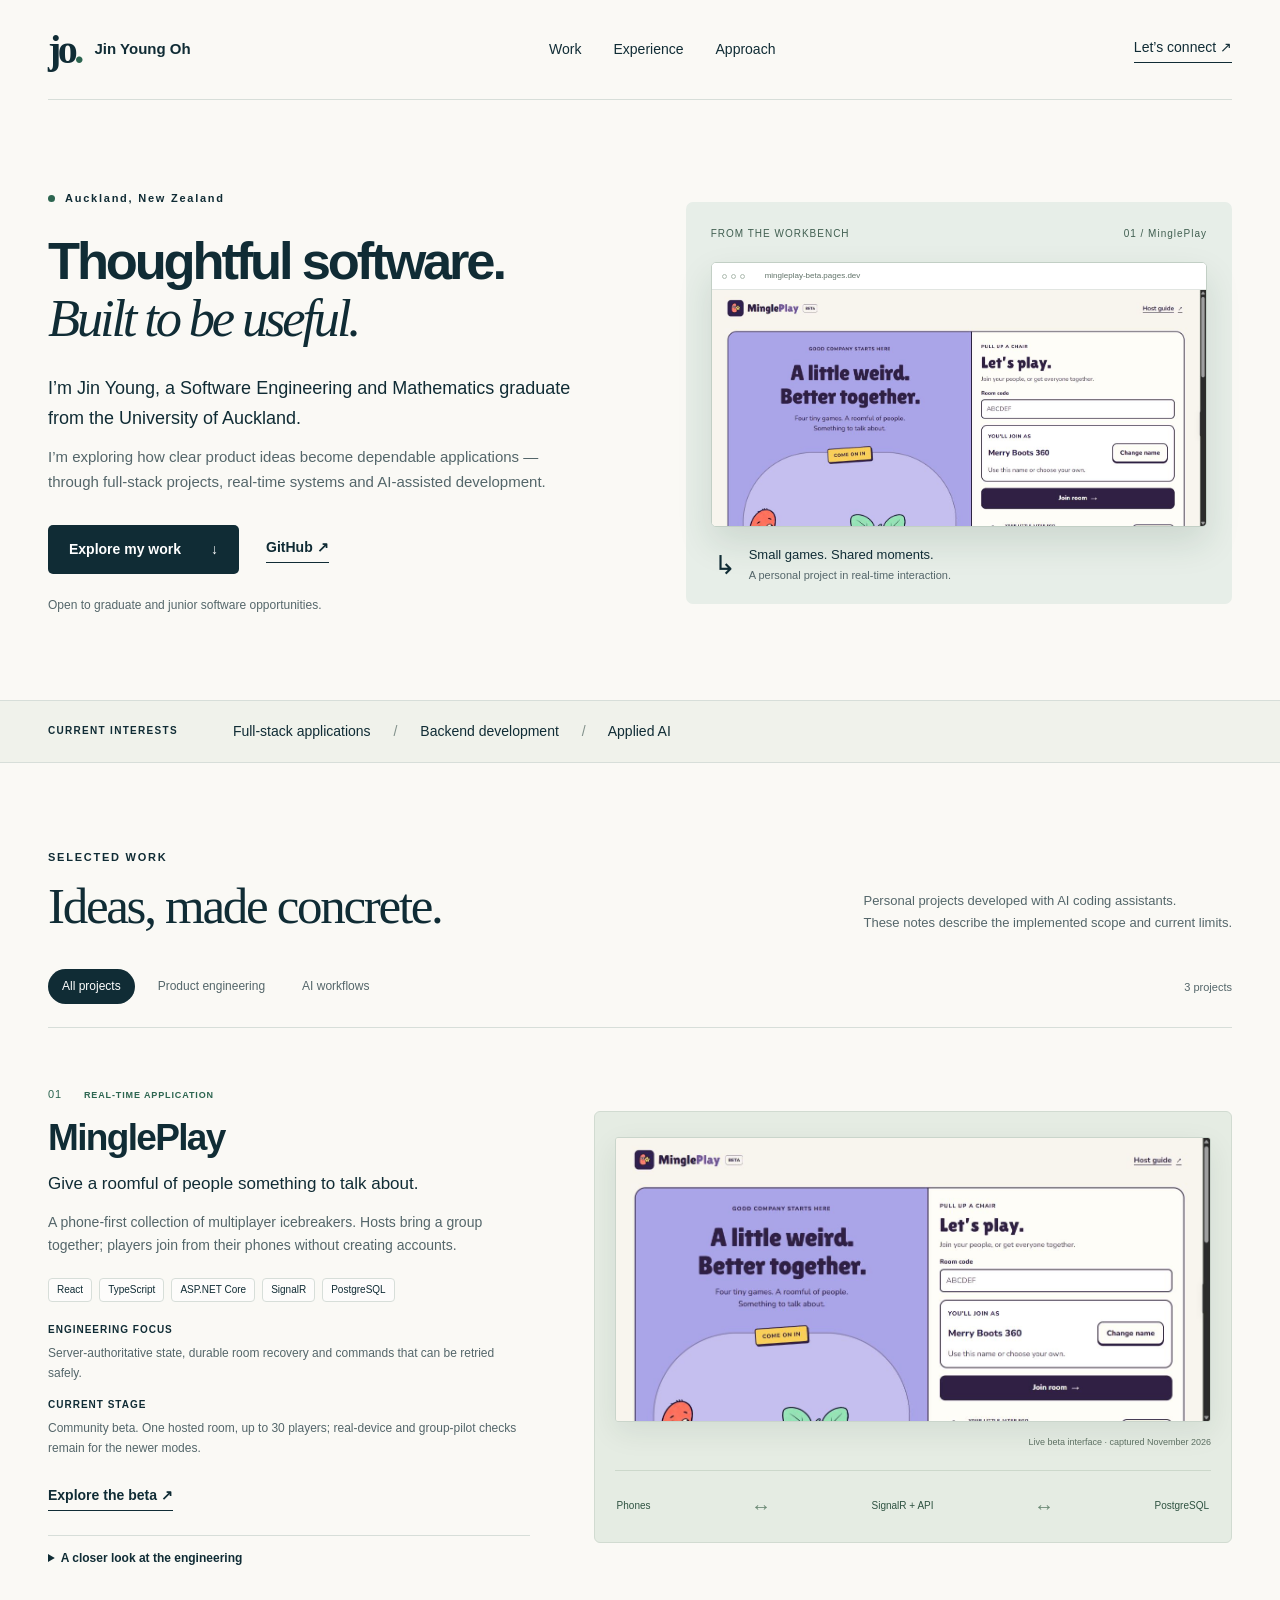
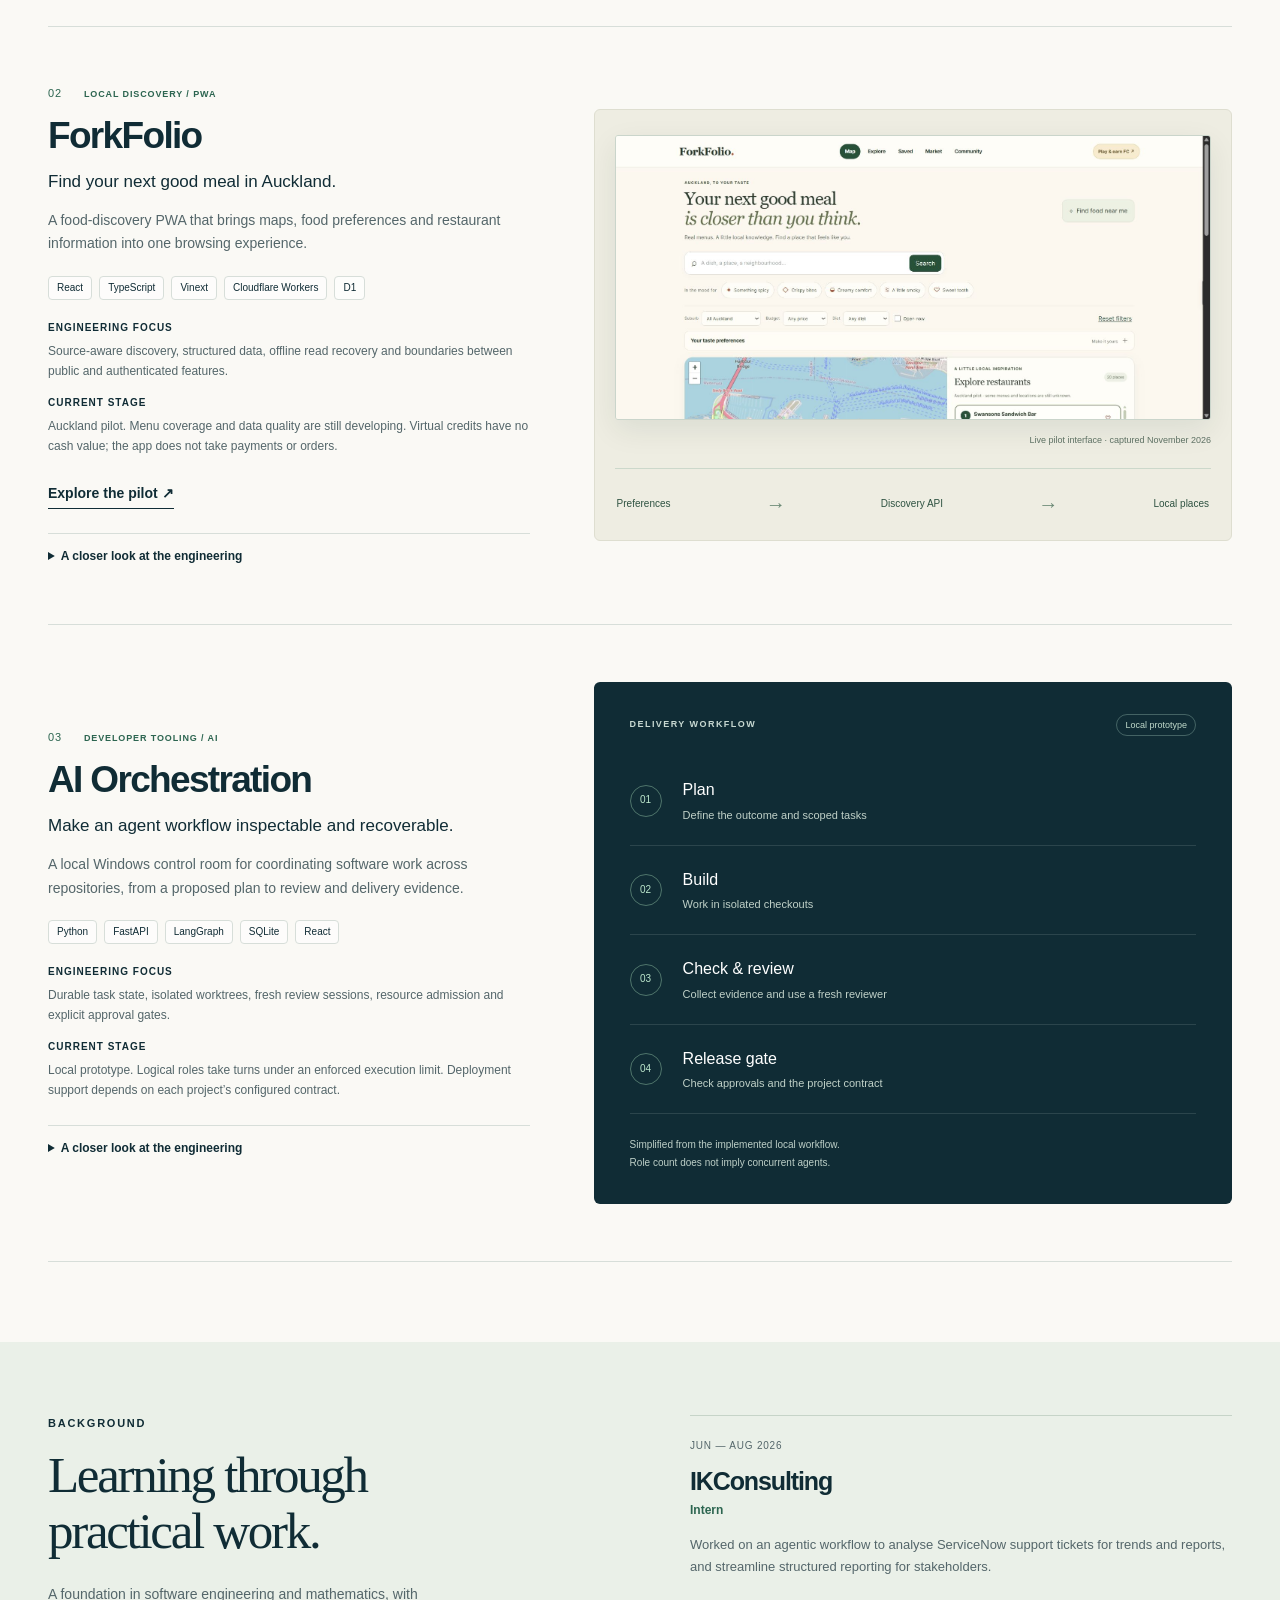
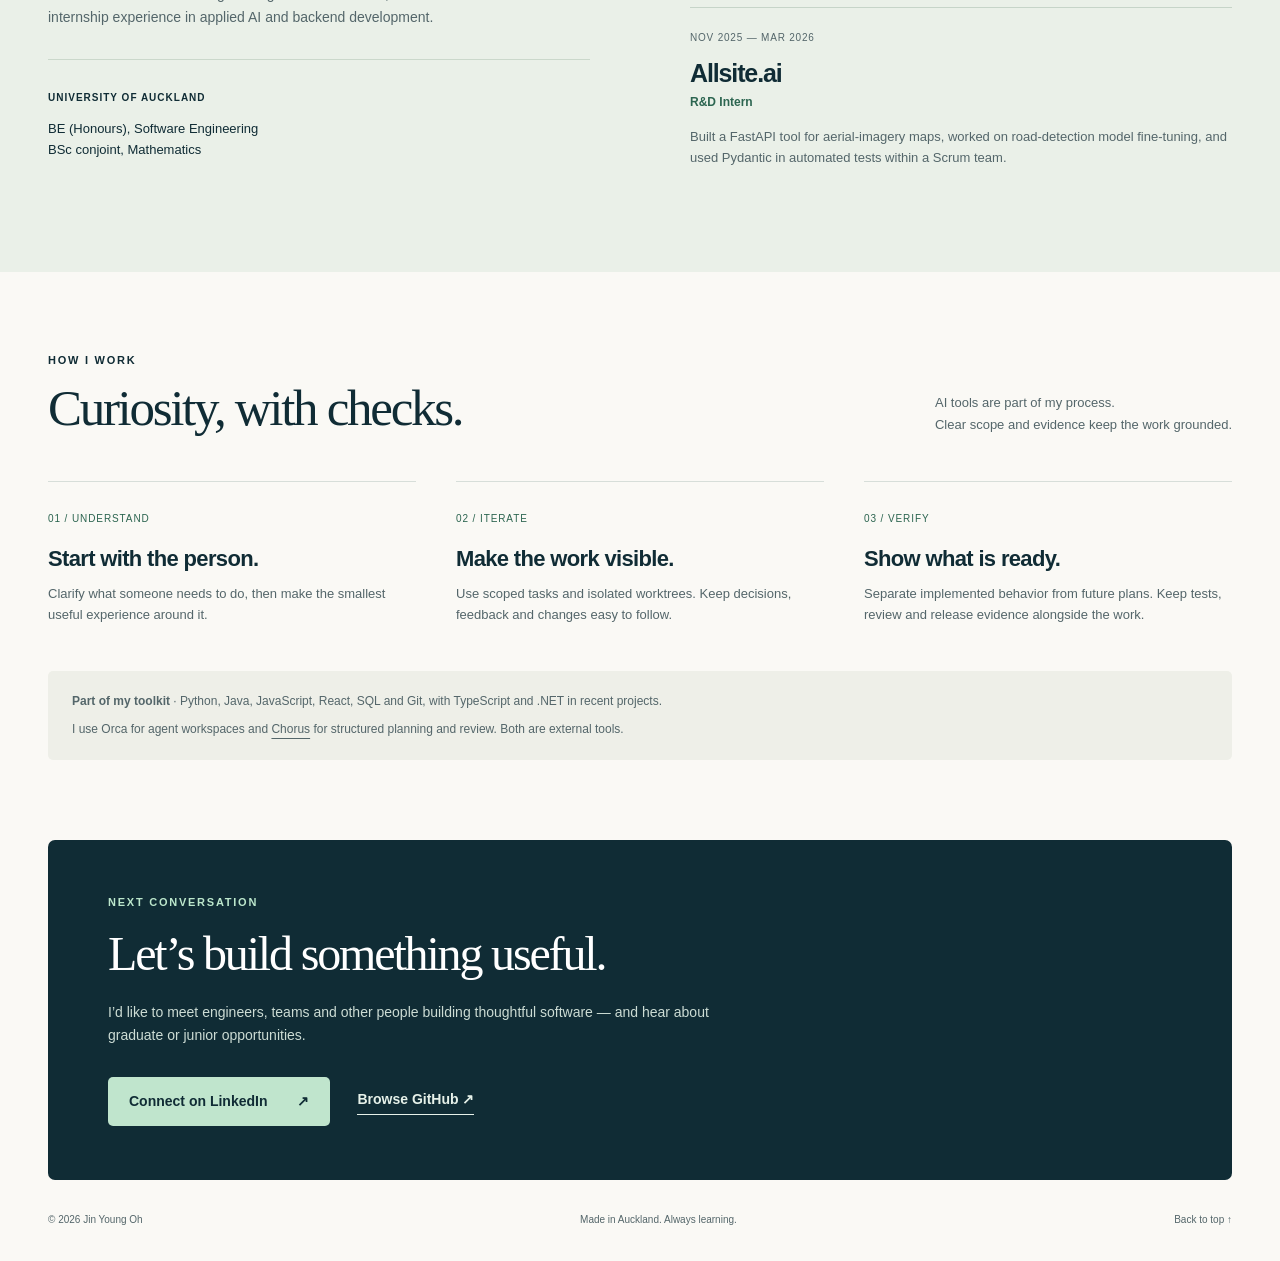
==== index.html @ 1d78f00f "Create personal software engineering portfolio" ====
<!doctype html>
<html lang="en-NZ">
<head>
  <meta charset="utf-8">
  <meta name="viewport" content="width=device-width, initial-scale=1">
  <title>Jin Young Oh — Software Engineering Portfolio</title>
  <meta name="description" content="Jin Young Oh is an Auckland-based Software Engineering and Mathematics graduate exploring full-stack applications, real-time systems and dependable AI workflows.">
  <meta name="theme-color" content="#102c35">
  <link rel="canonical" href="https://joh748.github.io/">
  <meta property="og:title" content="Jin Young Oh — Software Engineering Portfolio">
  <meta property="og:description" content="Selected projects in real-time applications, local discovery and AI orchestration.">
  <meta property="og:type" content="website">
  <meta property="og:url" content="https://joh748.github.io/">
  <meta property="og:image" content="https://joh748.github.io/assets/cover.png">
  <link rel="icon" href="favicon.svg" type="image/svg+xml">
  <link rel="stylesheet" href="styles.css">
  <script src="script.js" defer></script>
</head>
<body>
  <a class="skip" href="#main">Skip to content</a>
  <header class="site-header wrap">
    <a class="wordmark" href="#" aria-label="Jin Young Oh, back to top"><span class="monogram">jo<span>.</span></span><span>Jin Young Oh</span></a>
    <nav aria-label="Main navigation"><a href="#work">Work</a><a href="#experience">Experience</a><a href="#approach">Approach</a></nav>
    <a class="header-contact" href="https://www.linkedin.com/in/jin-young-oh-6776962b9/" target="_blank" rel="noopener noreferrer">Let’s connect <span aria-hidden="true">↗</span></a>
  </header>
  <main id="main">
    <section class="hero wrap" aria-labelledby="hero-title">
      <div class="hero-copy">
        <p class="eyebrow"><span class="status-dot" aria-hidden="true"></span> Auckland, New Zealand</p>
        <h1 id="hero-title">Thoughtful software.<br><span>Built to be useful.</span></h1>
        <p class="intro">I’m Jin Young, a Software Engineering and Mathematics graduate from the University of Auckland.</p>
        <p class="hero-description">I’m exploring how clear product ideas become dependable applications — through full-stack projects, real-time systems and AI-assisted development.</p>
        <div class="actions"><a class="button primary" href="#work">Explore my work <span aria-hidden="true">↓</span></a><a class="text-link" href="https://github.com/joh748" target="_blank" rel="noopener noreferrer">GitHub <span aria-hidden="true">↗</span></a></div>
        <p class="availability">Open to graduate and junior software opportunities.</p>
      </div>
      <div class="hero-visual">
        <div class="visual-caption"><span>FROM THE WORKBENCH</span><span>01 / MinglePlay</span></div>
        <a class="browser-window" href="#mingleplay" aria-label="Read the MinglePlay case study"><div class="browser-bar" aria-hidden="true"><i></i><i></i><i></i><span>mingleplay-beta.pages.dev</span></div><img src="assets/mingleplay.png" alt="MinglePlay’s live landing page, with a room code field and four games for groups" width="1581" height="753" fetchpriority="high"></a>
        <div class="visual-note"><span class="note-symbol" aria-hidden="true">↳</span><p>Small games. Shared moments.<br><span>A personal project in real-time interaction.</span></p></div>
      </div>
    </section>
    <div class="focus-strip"><div class="wrap"><span>CURRENT INTERESTS</span><p>Full-stack applications <b aria-hidden="true">/</b> Backend development <b aria-hidden="true">/</b> Applied AI</p></div></div>
    <section id="work" class="work wrap" aria-labelledby="work-title">
      <div class="section-heading"><div><p class="eyebrow">SELECTED WORK</p><h2 id="work-title">Ideas, made concrete.</h2></div><p>Personal projects developed with AI coding assistants.<br>These notes describe the implemented scope and current limits.</p></div>
      <div class="work-controls" aria-label="Filter projects"><button class="filter active" data-filter="all" aria-pressed="true">All projects</button><button class="filter" data-filter="product" aria-pressed="false">Product engineering</button><button class="filter" data-filter="ai" aria-pressed="false">AI workflows</button><span id="project-count" role="status" aria-live="polite">3 projects</span></div>
      <article id="mingleplay" class="project" data-category="product" aria-labelledby="mingle-title">
        <div class="project-copy"><p class="project-number">01 <span>REAL-TIME APPLICATION</span></p><h3 id="mingle-title">MinglePlay</h3><p class="project-lead">Give a roomful of people something to talk about.</p><p>A phone-first collection of multiplayer icebreakers. Hosts bring a group together; players join from their phones without creating accounts.</p><div class="tags"><span>React</span><span>TypeScript</span><span>ASP.NET Core</span><span>SignalR</span><span>PostgreSQL</span></div><dl class="project-facts"><div><dt>Engineering focus</dt><dd>Server-authoritative state, durable room recovery and commands that can be retried safely.</dd></div><div><dt>Current stage</dt><dd>Community beta. One hosted room, up to 30 players; real-device and group-pilot checks remain for the newer modes.</dd></div></dl><a class="text-link" href="https://mingleplay-beta.pages.dev/" target="_blank" rel="noopener noreferrer">Explore the beta <span aria-hidden="true">↗</span></a><details><summary>A closer look at the engineering</summary><p>Room state and command receipts persist in PostgreSQL. SignalR notifies clients of changes, while the server controls game rules and what each player can see. Duplicate requests reuse their command ID rather than applying the action twice.</p><p>The project is a practical exploration of state consistency, reconnects and usability on mobile networks. The public beta runs on free hosting, so its backend may need time to wake.</p></details></div>
        <figure class="project-media mingle"><img src="assets/mingleplay.png" alt="Live MinglePlay interface with room joining, character selection and multiplayer game descriptions" width="1581" height="753" loading="lazy"><figcaption>Live beta interface · captured November 2026</figcaption><div class="system-line" aria-label="System components"><span>Phones</span><span aria-hidden="true">↔</span><span>SignalR + API</span><span aria-hidden="true">↔</span><span>PostgreSQL</span></div></figure>
      </article>
      <article id="forkfolio" class="project" data-category="product" aria-labelledby="fork-title">
        <div class="project-copy"><p class="project-number">02 <span>LOCAL DISCOVERY / PWA</span></p><h3 id="fork-title">ForkFolio</h3><p class="project-lead">Find your next good meal in Auckland.</p><p>A food-discovery PWA that brings maps, food preferences and restaurant information into one browsing experience.</p><div class="tags"><span>React</span><span>TypeScript</span><span>Vinext</span><span>Cloudflare Workers</span><span>D1</span></div><dl class="project-facts"><div><dt>Engineering focus</dt><dd>Source-aware discovery, structured data, offline read recovery and boundaries between public and authenticated features.</dd></div><div><dt>Current stage</dt><dd>Auckland pilot. Menu coverage and data quality are still developing. Virtual credits have no cash value; the app does not take payments or orders.</dd></div></dl><a class="text-link" href="https://forkfolio-production.hsjhdko0.workers.dev/" target="_blank" rel="noopener noreferrer">Explore the pilot <span aria-hidden="true">↗</span></a><details><summary>A closer look at the engineering</summary><p>The pilot combines a Next-compatible Vinext application, versioned API routes and a D1 discovery projection. Drizzle defines the data model, and AWS Cognito supports authenticated areas.</p><p>Unknown prices, hours and menu information stay absent when there is no supporting evidence. A separate ingestion worker and staged deployment workflow support continued development; larger rollout goals remain future work.</p></details></div>
        <figure class="project-media fork"><img src="assets/forkfolio.png" alt="ForkFolio’s Auckland food-discovery interface showing search, food preferences and a restaurant map" width="1581" height="753" loading="lazy"><figcaption>Live pilot interface · captured November 2026</figcaption><div class="system-line" aria-label="Discovery flow"><span>Preferences</span><span aria-hidden="true">→</span><span>Discovery API</span><span aria-hidden="true">→</span><span>Local places</span></div></figure>
      </article>
      <article id="orchestration" class="project" data-category="ai" aria-labelledby="orchestration-title">
        <div class="project-copy"><p class="project-number">03 <span>DEVELOPER TOOLING / AI</span></p><h3 id="orchestration-title">AI Orchestration</h3><p class="project-lead">Make an agent workflow inspectable and recoverable.</p><p>A local Windows control room for coordinating software work across repositories, from a proposed plan to review and delivery evidence.</p><div class="tags"><span>Python</span><span>FastAPI</span><span>LangGraph</span><span>SQLite</span><span>React</span></div><dl class="project-facts"><div><dt>Engineering focus</dt><dd>Durable task state, isolated worktrees, fresh review sessions, resource admission and explicit approval gates.</dd></div><div><dt>Current stage</dt><dd>Local prototype. Logical roles take turns under an enforced execution limit. Deployment support depends on each project’s configured contract.</dd></div></dl><details><summary>A closer look at the engineering</summary><p>SQLite stores task, job and evidence records; LangGraph checkpoints support workflow recovery. The controller associates approvals with the source revision and preserves uncertain external operations for inspection.</p><p>This is my personal project. It is distinct from Orca and Chorus, which are separate tools I use in my development workflow.</p></details></div>
        <figure class="workflow-figure"><div class="workflow-top"><span class="eyebrow">DELIVERY WORKFLOW</span><span class="local-tag">Local prototype</span></div><ol class="workflow"><li><span>01</span><div><strong>Plan</strong><small>Define the outcome and scoped tasks</small></div></li><li><span>02</span><div><strong>Build</strong><small>Work in isolated checkouts</small></div></li><li><span>03</span><div><strong>Check & review</strong><small>Collect evidence and use a fresh reviewer</small></div></li><li><span>04</span><div><strong>Release gate</strong><small>Check approvals and the project contract</small></div></li></ol><figcaption>Simplified from the implemented local workflow.<br>Role count does not imply concurrent agents.</figcaption></figure>
      </article>
    </section>
    <section id="experience" class="experience"><div class="wrap experience-grid"><div><p class="eyebrow">BACKGROUND</p><h2>Learning through<br>practical work.</h2><p class="experience-intro">A foundation in software engineering and mathematics, with internship experience in applied AI and backend development.</p><div class="education"><span>UNIVERSITY OF AUCKLAND</span><p>BE (Honours), Software Engineering<br>BSc conjoint, Mathematics</p></div></div><div class="timeline"><article><p class="timeline-date">JUN — AUG 2026</p><h3>IKConsulting</h3><p class="role">Intern</p><p>Worked on an agentic workflow to analyse ServiceNow support tickets for trends and reports, and streamline structured reporting for stakeholders.</p></article><article><p class="timeline-date">NOV 2025 — MAR 2026</p><h3>Allsite.ai</h3><p class="role">R&D Intern</p><p>Built a FastAPI tool for aerial-imagery maps, worked on road-detection model fine-tuning, and used Pydantic in automated tests within a Scrum team.</p></article></div></div></section>
    <section id="approach" class="approach wrap"><div class="section-heading"><div><p class="eyebrow">HOW I WORK</p><h2>Curiosity, with checks.</h2></div><p>AI tools are part of my process.<br>Clear scope and evidence keep the work grounded.</p></div><div class="principles"><article><span>01 / UNDERSTAND</span><h3>Start with the person.</h3><p>Clarify what someone needs to do, then make the smallest useful experience around it.</p></article><article><span>02 / ITERATE</span><h3>Make the work visible.</h3><p>Use scoped tasks and isolated worktrees. Keep decisions, feedback and changes easy to follow.</p></article><article><span>03 / VERIFY</span><h3>Show what is ready.</h3><p>Separate implemented behavior from future plans. Keep tests, review and release evidence alongside the work.</p></article></div><div class="tool-note"><p><strong>Part of my toolkit</strong> · Python, Java, JavaScript, React, SQL and Git, with TypeScript and .NET in recent projects.</p><p>I use Orca for agent workspaces and <a href="https://github.com/Chorus-AIDLC/Chorus" target="_blank" rel="noopener noreferrer">Chorus</a> for structured planning and review. Both are external tools.</p></div></section>
    <section id="contact" class="contact wrap"><p class="eyebrow">NEXT CONVERSATION</p><h2>Let’s build something useful.</h2><p>I’d like to meet engineers, teams and other people building thoughtful software — and hear about graduate or junior opportunities.</p><div class="actions"><a class="button light" href="https://www.linkedin.com/in/jin-young-oh-6776962b9/" target="_blank" rel="noopener noreferrer">Connect on LinkedIn <span aria-hidden="true">↗</span></a><a class="text-link" href="https://github.com/joh748" target="_blank" rel="noopener noreferrer">Browse GitHub <span aria-hidden="true">↗</span></a></div></section>
  </main>
  <footer class="wrap site-footer"><p>© 2026 Jin Young Oh</p><p>Made in Auckland. Always learning.</p><a href="#">Back to top ↑</a></footer>
</body>
</html>
---- styles.css ----
:root{--ink:#102c35;--muted:#54666a;--paper:#faf9f5;--line:#d7ded9;--mint:#c0e5cd;--green:#2c6550;--serif:Georgia,'Times New Roman',serif;--sans:Inter,'Segoe UI',Arial,sans-serif}*{box-sizing:border-box}html{scroll-behavior:smooth;scroll-padding-top:100px}body{margin:0;background:var(--paper);color:var(--ink);font-family:var(--sans);font-size:16px;line-height:1.65}a{color:inherit;text-underline-offset:5px}button{font:inherit}img{display:block;max-width:100%;height:auto}button,a{-webkit-tap-highlight-color:transparent}a:focus-visible,button:focus-visible,summary:focus-visible{outline:3px solid #33846b;outline-offset:6px}button{cursor:pointer}h1,h2,h3,p,figure{margin:0}h1,h2,h3{line-height:1.1;letter-spacing:-.045em}h2{font-family:var(--serif);font-size:clamp(35px,4vw,51px);font-weight:400}h3{font-weight:600}.wrap{width:min(1240px,calc(100% - 96px));margin-inline:auto}.skip{position:absolute;top:8px;left:8px;padding:10px;background:white;z-index:9;transform:translateY(-150%)}.skip:focus{transform:none}.site-header{display:flex;align-items:center;justify-content:space-between;gap:24px;min-height:100px;border-bottom:1px solid var(--line)}.wordmark{display:flex;gap:14px;align-items:center;text-decoration:none;font-size:15px;font-weight:600}.monogram{font-family:var(--serif);font-size:40px;line-height:1;letter-spacing:-.09em}.monogram span{color:var(--green)}nav{display:flex;gap:32px;font-size:14px}nav a,.header-contact{text-decoration:none}.header-contact{font-size:14px;border-bottom:1px solid var(--ink);padding-bottom:3px}.hero{display:grid;grid-template-columns:1.05fr 1fr;gap:64px;align-items:center;padding-block:80px 74px;min-height:600px}.eyebrow{font-size:11px;font-weight:700;letter-spacing:.16em;line-height:1.5}.hero .eyebrow{display:flex;gap:10px;align-items:center;margin-bottom:25px}.status-dot{width:7px;height:7px;background:var(--green);border-radius:50%}h1{font-size:clamp(42px,4.1vw,61px);font-weight:600;letter-spacing:-.06em}h1 span{font-family:var(--serif);font-weight:400;font-style:italic}.intro{font-size:18px;line-height:1.65;margin-top:26px;max-width:550px}.hero-description{color:var(--muted);font-size:15px;margin-top:12px;max-width:510px}.actions{display:flex;align-items:center;gap:27px;margin-top:30px}.button{display:inline-flex;gap:30px;align-items:center;justify-content:center;padding:13px 21px;border-radius:5px;text-decoration:none;font-weight:600;font-size:14px}.primary{background:var(--ink);color:white}.primary:hover{background:var(--green)}.text-link{display:inline-block;font-weight:600;font-size:14px;text-decoration:none;border-bottom:1px solid;padding-bottom:3px}.availability{font-size:12px;color:var(--muted);margin-top:22px}.hero-visual{background:#e7eee8;padding:24px 25px 19px;border-radius:7px;position:relative}.visual-caption{display:flex;justify-content:space-between;gap:10px;font-size:10px;letter-spacing:.1em;margin-bottom:20px;color:#415f51}.browser-window{display:block;text-decoration:none;background:white;border-radius:5px;overflow:hidden;border:1px solid #c2cfc5;box-shadow:0 16px 35px #153c2620}.browser-bar{height:27px;background:#fff;display:flex;align-items:center;gap:4px;padding-inline:10px;border-bottom:1px solid #e1e5e1}.browser-bar i{width:5px;height:5px;border:1px solid #adbbb0;border-radius:50%}.browser-bar span{font-size:8px;line-height:1;margin-left:16px;color:#617369}.browser-window img{width:100%}.visual-note{display:flex;gap:13px;margin:18px 3px 0;font-size:13px;line-height:1.55}.note-symbol{font-size:26px}.visual-note p span{font-size:11px;color:var(--muted)}.focus-strip{border-block:1px solid var(--line);background:#f0f2eb}.focus-strip .wrap{display:flex;gap:55px;align-items:center;padding-block:19px}.focus-strip span{font-size:10px;font-weight:700;letter-spacing:.13em;white-space:nowrap}.focus-strip p{font-size:14px}.focus-strip b{color:#82918b;font-weight:400;margin-inline:19px}.work{padding-top:86px}.section-heading{display:flex;align-items:flex-end;justify-content:space-between;gap:40px;margin-bottom:35px}.section-heading h2{margin-top:12px}.section-heading>p{font-size:13px;line-height:1.7;color:var(--muted);max-width:370px}.work-controls{display:flex;gap:9px;align-items:center;padding-bottom:23px;border-bottom:1px solid var(--line);flex-wrap:wrap}.filter{padding:7px 13px;border:1px solid transparent;background:transparent;color:var(--muted);border-radius:30px;font-size:12px}.filter.active{background:var(--ink);color:white}.filter:hover{border-color:var(--ink)}#project-count{font-size:11px;color:var(--muted);margin-left:auto}.project{display:grid;grid-template-columns:.86fr 1.14fr;gap:64px;padding-block:57px;border-bottom:1px solid var(--line);align-items:center}.project[hidden]{display:none}.project-number{font-size:11px;color:var(--green);margin-bottom:14px;letter-spacing:.08em}.project-number span{margin-left:18px;font-size:9px;font-weight:600}.project h3{font-size:37px;margin-bottom:12px}.project-lead{font-size:17px;margin-bottom:13px}.project-copy>p:not(.project-number):not(.project-lead){font-size:14px;color:var(--muted)}.tags{display:flex;gap:7px;flex-wrap:wrap;margin-block:20px}.tags span{font-size:10px;border:1px solid var(--line);border-radius:4px;padding:3px 8px;background:#fff9}.project-facts{margin:0 0 23px}.project-facts div{margin-bottom:14px}.project-facts dt{font-size:10px;text-transform:uppercase;letter-spacing:.1em;font-weight:700;margin-bottom:4px}.project-facts dd{margin:0;color:var(--muted);font-size:12px;line-height:1.7}.project-media{align-self:center;border-radius:6px;padding:25px 20px 0;border:1px solid #d1dbd1;background:#e5ece3;overflow:hidden}.project-media>img{border:1px solid #cad5cb;border-radius:3px;box-shadow:0 10px 30px #12302415;width:100%}.project-media.fork{background:#eeede2;border-color:#deded0}.project-media figcaption{font-size:9px;text-align:right;margin-block:13px;color:#5d7063}.system-line{border-top:1px solid #ccd8cb;margin-top:20px;padding:19px 2px;display:flex;align-items:center;justify-content:space-between;gap:8px;font-size:10px;color:#2e5241}.system-line span:nth-child(even){color:#6b8975;font-size:20px}details{margin-top:24px;border-top:1px solid var(--line);padding-top:13px}summary{cursor:pointer;font-size:12px;font-weight:600;padding-right:8px}details p{font-size:12px;color:var(--muted);margin-top:12px}.workflow-figure{background:var(--ink);color:#fff;border-radius:6px;padding:32px 36px;align-self:stretch;display:flex;flex-direction:column;justify-content:center}.workflow-top{display:flex;align-items:center;justify-content:space-between;gap:14px}.workflow-top .eyebrow{font-size:9px;color:#c8d9d2}.local-tag{font-size:9px;border:1px solid #91b7aa66;padding:3px 8px;border-radius:20px;color:#c0dacb}.workflow{list-style:none;padding:20px 0 0;margin:0}.workflow li{display:flex;align-items:center;gap:21px;border-bottom:1px solid #d5e8dd22;padding-block:21px}.workflow li>span{display:flex;align-items:center;justify-content:center;width:32px;height:32px;border:1px solid #86b49a88;border-radius:50%;font-size:10px;color:#bce7cc}.workflow strong{display:block;font-size:16px;font-weight:500}.workflow small{display:block;color:#c0d1c8;font-size:11px;margin-top:2px}.workflow-figure figcaption{font-size:10px;color:#bdcfc7;line-height:1.8;margin-top:22px}.experience{background:#eaf0e8;margin-top:80px;padding-block:73px}.experience-grid{display:grid;grid-template-columns:1fr 1fr;gap:100px}.experience h2{margin-top:15px}.experience-intro{font-size:14px;color:var(--muted);max-width:400px;margin-top:24px}.education{border-top:1px solid #cbd8cb;padding-top:23px;margin-top:30px}.education>span{font-size:10px;letter-spacing:.1em;font-weight:700}.education p{font-size:13px;margin-top:8px}.timeline article{border-top:1px solid #c6d4c8;padding-top:22px;padding-bottom:30px}.timeline-date{font-size:10px;letter-spacing:.08em;color:var(--muted);margin-bottom:13px}.timeline h3{font-size:25px}.timeline .role{font-size:12px;margin-top:6px;color:var(--green);font-weight:600}.timeline article>p:last-child{font-size:13px;color:var(--muted);margin-top:13px}.approach{padding-block:80px}.principles{display:grid;grid-template-columns:repeat(3,1fr);gap:40px;margin-top:45px}.principles article{border-top:1px solid var(--line);padding-top:22px}.principles span{font-size:10px;letter-spacing:.09em;color:var(--green)}.principles h3{font-size:22px;letter-spacing:-.03em;margin-top:16px}.principles p{font-size:13px;color:var(--muted);margin-top:12px}.tool-note{margin-top:45px;background:#eeefe8;border-radius:5px;padding:21px 24px;font-size:12px;color:var(--muted)}.tool-note p+p{margin-top:8px}.contact{background:var(--ink);color:white;padding:54px 60px;border-radius:7px}.contact .eyebrow{color:#bce7cc}.contact h2{margin-top:17px;font-size:clamp(32px,4vw,48px)}.contact>p:not(.eyebrow){font-size:14px;max-width:620px;color:#ccdcd4;margin-top:20px}.light{background:var(--mint);color:var(--ink)}.light:hover{background:#e2f4e7}.contact .text-link{color:#e6f1e9}.site-footer{display:flex;gap:30px;justify-content:space-between;padding-block:32px;font-size:10px;color:var(--muted)}.site-footer a{text-decoration:none}
@media(min-width:1500px){.hero{gap:80px;padding-block:95px}.hero-visual{padding:30px}}
@media(max-width:1000px){.wrap{width:calc(100% - 56px)}.hero{gap:30px;padding-block:60px}h1{font-size:46px}.intro{font-size:16px}.hero-description{font-size:14px}.hero-visual{padding:17px}.project{gap:35px;grid-template-columns:1fr 1.15fr}.experience-grid{gap:55px}.principles{gap:25px}.contact{padding:40px}.visual-caption{font-size:8px}.project-media{padding:20px 15px 0}.workflow-figure{padding:24px}.focus-strip .wrap{gap:30px}.focus-strip b{margin-inline:10px}}
@media(max-width:720px){html{scroll-padding-top:25px}.wrap{width:calc(100% - 40px)}.site-header{min-height:83px;flex-wrap:wrap;gap:8px;padding-block:16px}.wordmark{font-size:13px;gap:10px}.monogram{font-size:33px}.header-contact{font-size:11px}nav{order:3;width:100%;gap:24px;font-size:11px;margin-top:10px}.hero{grid-template-columns:1fr;gap:35px;padding-block:44px}.hero .eyebrow{margin-bottom:20px}h1{font-size:clamp(38px,8vw,55px)}.intro{margin-top:22px;font-size:17px}.hero-description{font-size:14px}.hero-visual{padding:21px}.visual-caption{font-size:9px}.focus-strip .wrap{display:block;padding-block:17px}.focus-strip p{margin-top:5px;font-size:11px}.focus-strip b{margin-inline:7px}.work{padding-top:53px}.section-heading{display:block;margin-bottom:28px}.section-heading>p{margin-top:18px;font-size:12px}.work-controls{gap:3px}.filter{font-size:10px;padding:7px 10px}#project-count{font-size:9px}.project{grid-template-columns:1fr;gap:28px;padding-block:35px}.project h3{font-size:34px}.project-number{margin-bottom:11px}.project-media{padding:22px 15px 0}.project-facts dd{font-size:13px}.project-copy>p:not(.project-number):not(.project-lead){font-size:14px}.project details{margin-top:20px}.workflow-figure{padding:28px}.workflow li{padding-block:17px}.experience{margin-top:50px;padding-block:48px}.experience-grid{grid-template-columns:1fr;gap:34px}.experience-intro{max-width:100%}.education{margin-top:24px}.timeline article{padding-bottom:27px}.approach{padding-block:50px}.principles{grid-template-columns:1fr;gap:25px;margin-top:30px}.principles article{padding-top:18px}.principles h3{margin-top:12px}.principles p{font-size:14px}.tool-note{margin-top:30px;padding:20px}.contact{padding:35px 27px}.contact .actions{align-items:flex-start;flex-direction:column;gap:20px}.contact>p:not(.eyebrow){font-size:13px}.site-footer{padding-block:25px;gap:9px;flex-wrap:wrap;font-size:9px}.site-footer p:nth-child(2){display:none}.site-footer a{margin-left:auto}}
@media(prefers-reduced-motion:reduce){html{scroll-behavior:auto}}
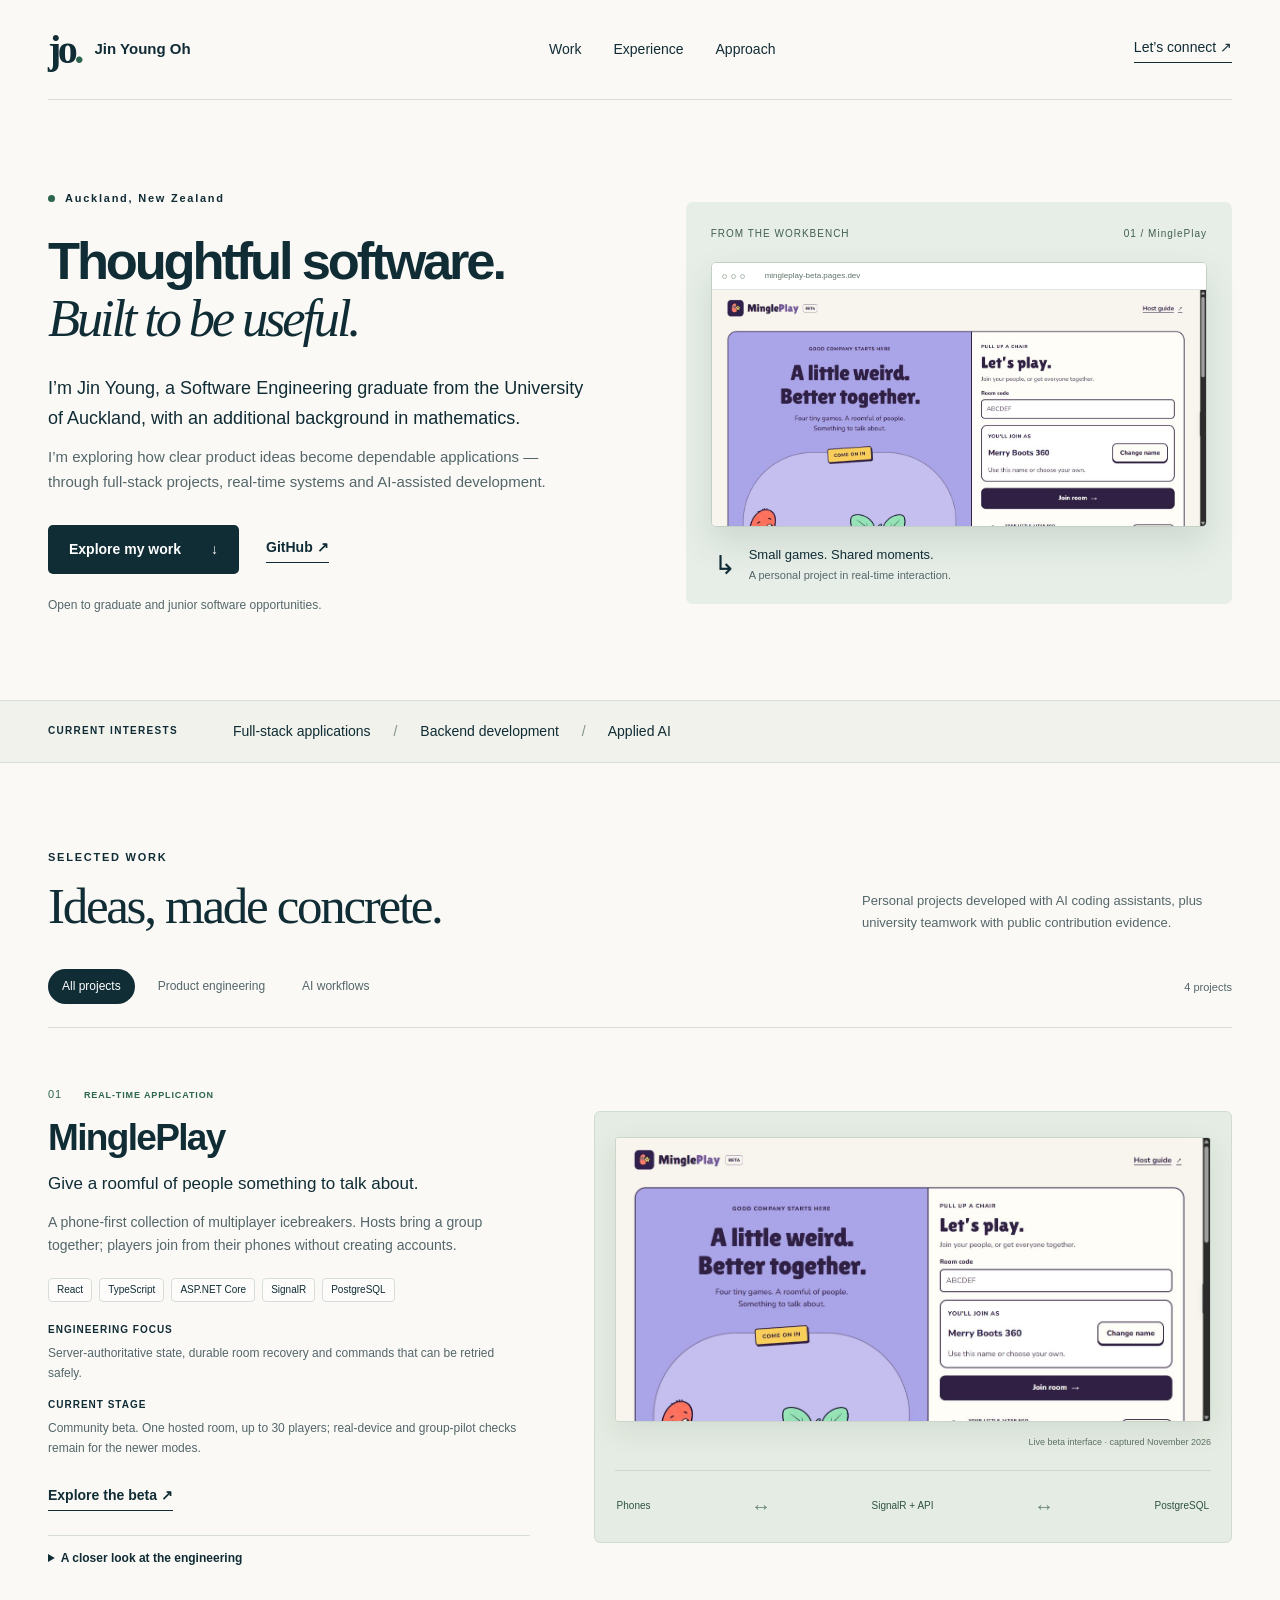
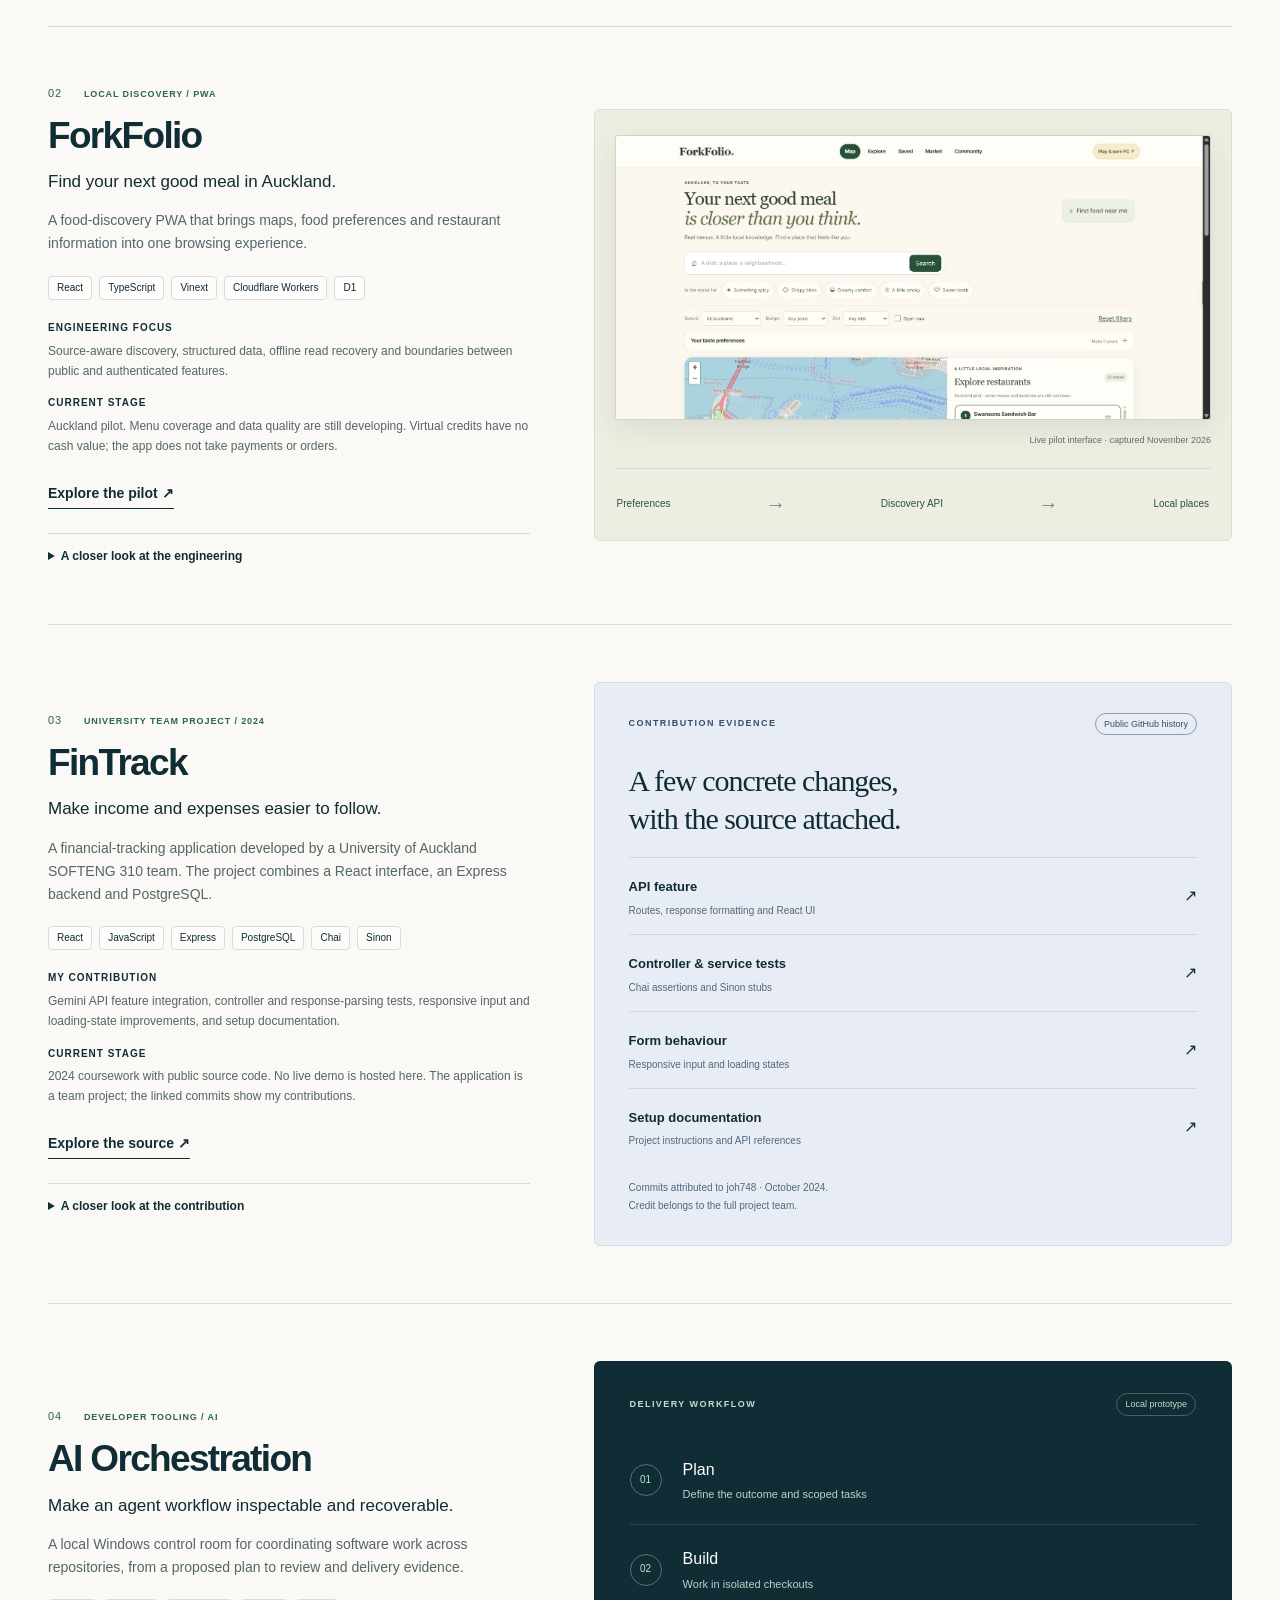
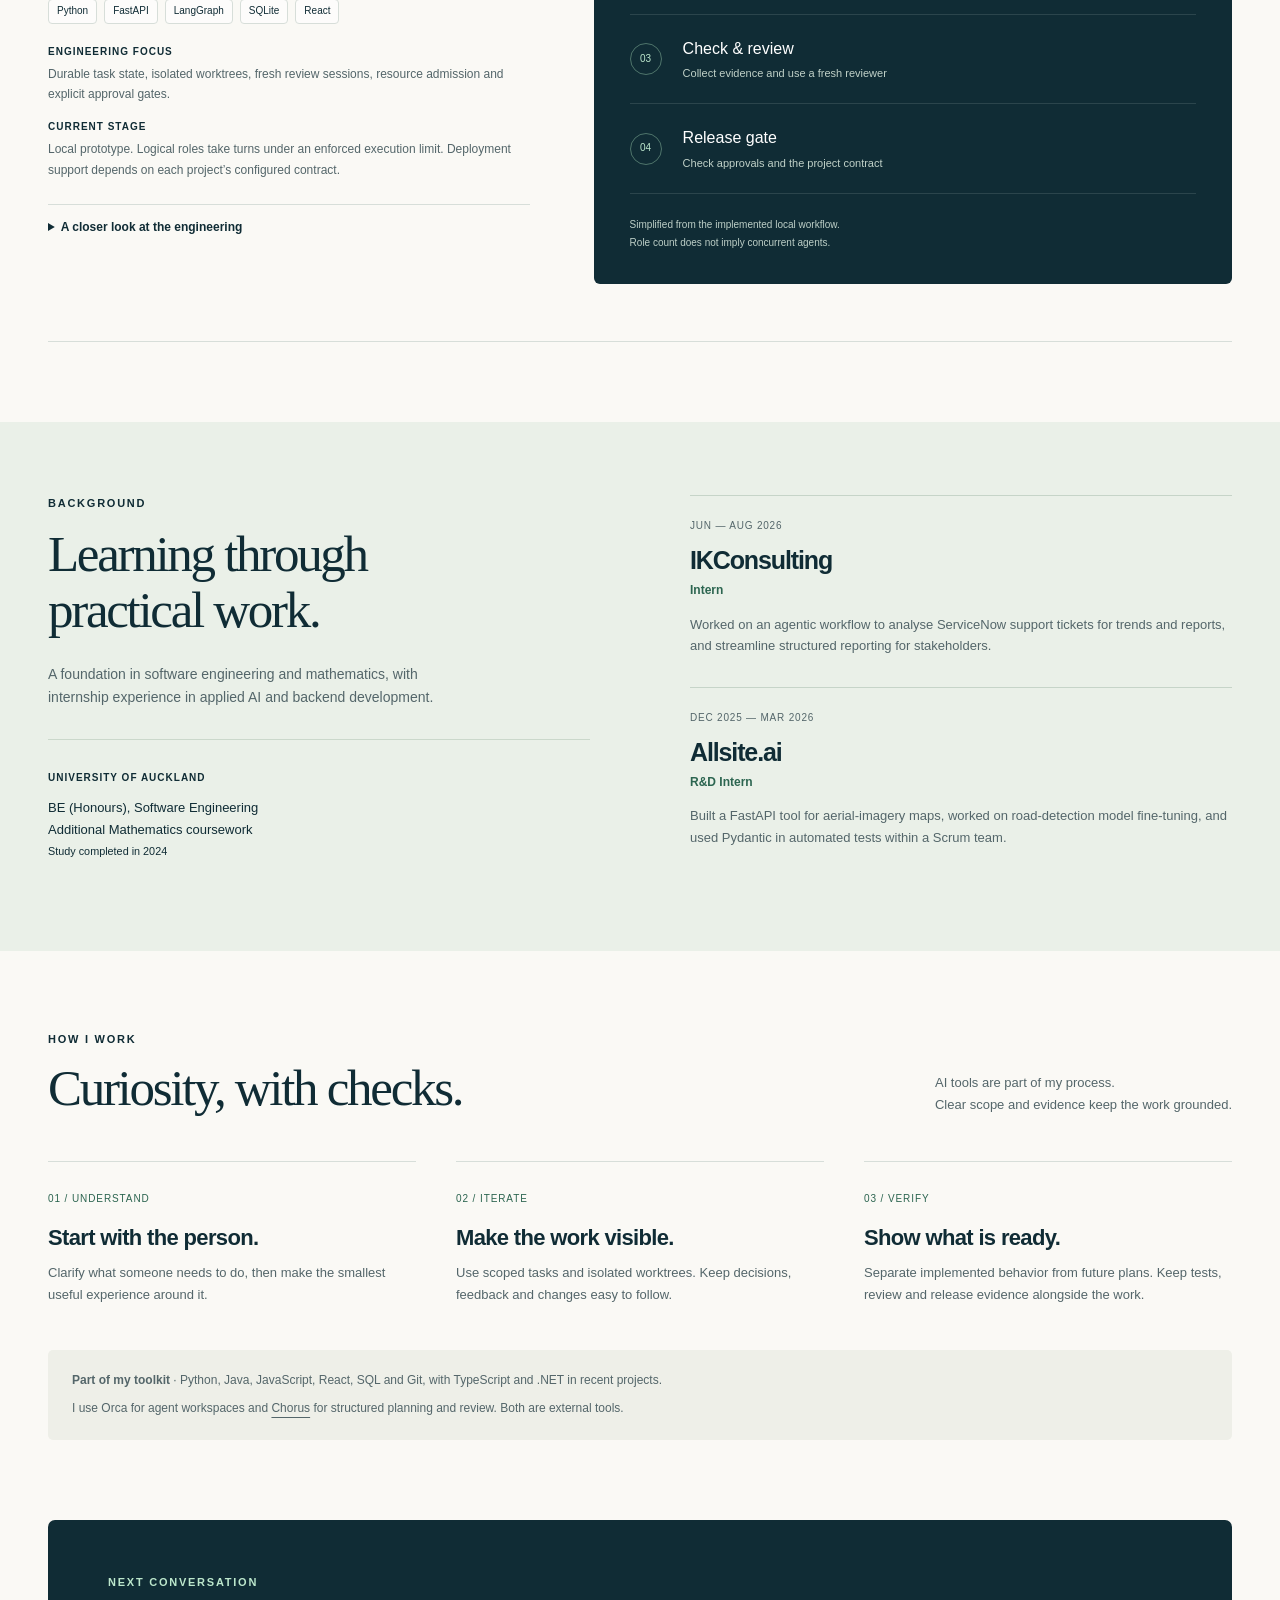
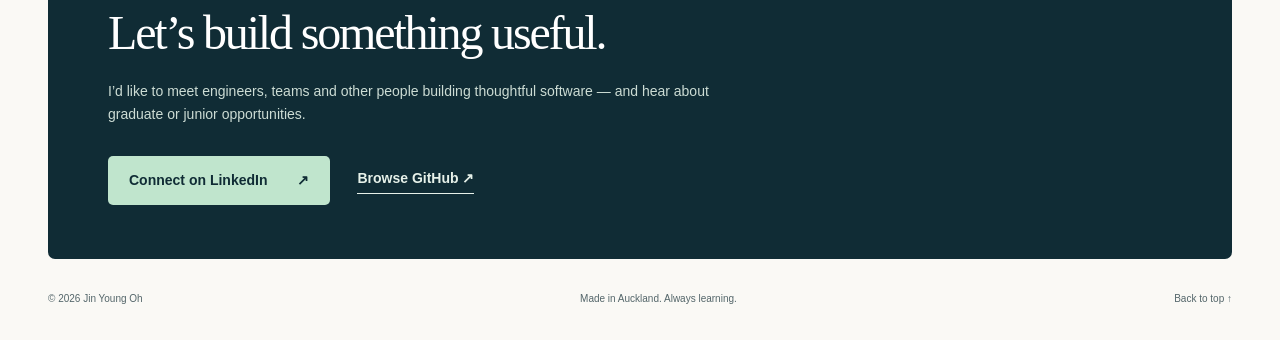
==== commit e09b1bf4: "Add FinTrack contribution case study and confirm education details" ====
--- a/index.html
+++ b/index.html
@@ -4,7 +4,7 @@
   <meta charset="utf-8">
   <meta name="viewport" content="width=device-width, initial-scale=1">
   <title>Jin Young Oh — Software Engineering Portfolio</title>
-  <meta name="description" content="Jin Young Oh is an Auckland-based Software Engineering and Mathematics graduate exploring full-stack applications, real-time systems and dependable AI workflows.">
+  <meta name="description" content="Jin Young Oh is an Auckland-based Software Engineering graduate with a mathematics background, exploring full-stack applications, real-time systems and dependable AI workflows.">
   <meta name="theme-color" content="#102c35">
   <link rel="canonical" href="https://joh748.github.io/">
   <meta property="og:title" content="Jin Young Oh — Software Engineering Portfolio">
@@ -28,7 +28,7 @@
       <div class="hero-copy">
         <p class="eyebrow"><span class="status-dot" aria-hidden="true"></span> Auckland, New Zealand</p>
         <h1 id="hero-title">Thoughtful software.<br><span>Built to be useful.</span></h1>
-        <p class="intro">I’m Jin Young, a Software Engineering and Mathematics graduate from the University of Auckland.</p>
+        <p class="intro">I’m Jin Young, a Software Engineering graduate from the University of Auckland, with an additional background in mathematics.</p>
         <p class="hero-description">I’m exploring how clear product ideas become dependable applications — through full-stack projects, real-time systems and AI-assisted development.</p>
         <div class="actions"><a class="button primary" href="#work">Explore my work <span aria-hidden="true">↓</span></a><a class="text-link" href="https://github.com/joh748" target="_blank" rel="noopener noreferrer">GitHub <span aria-hidden="true">↗</span></a></div>
         <p class="availability">Open to graduate and junior software opportunities.</p>
@@ -41,8 +41,8 @@
     </section>
     <div class="focus-strip"><div class="wrap"><span>CURRENT INTERESTS</span><p>Full-stack applications <b aria-hidden="true">/</b> Backend development <b aria-hidden="true">/</b> Applied AI</p></div></div>
     <section id="work" class="work wrap" aria-labelledby="work-title">
-      <div class="section-heading"><div><p class="eyebrow">SELECTED WORK</p><h2 id="work-title">Ideas, made concrete.</h2></div><p>Personal projects developed with AI coding assistants.<br>These notes describe the implemented scope and current limits.</p></div>
-      <div class="work-controls" aria-label="Filter projects"><button class="filter active" data-filter="all" aria-pressed="true">All projects</button><button class="filter" data-filter="product" aria-pressed="false">Product engineering</button><button class="filter" data-filter="ai" aria-pressed="false">AI workflows</button><span id="project-count" role="status" aria-live="polite">3 projects</span></div>
+      <div class="section-heading"><div><p class="eyebrow">SELECTED WORK</p><h2 id="work-title">Ideas, made concrete.</h2></div><p>Personal projects developed with AI coding assistants, plus university teamwork with public contribution evidence.</p></div>
+      <div class="work-controls" aria-label="Filter projects"><button class="filter active" data-filter="all" aria-pressed="true">All projects</button><button class="filter" data-filter="product" aria-pressed="false">Product engineering</button><button class="filter" data-filter="ai" aria-pressed="false">AI workflows</button><span id="project-count" role="status" aria-live="polite">4 projects</span></div>
       <article id="mingleplay" class="project" data-category="product" aria-labelledby="mingle-title">
         <div class="project-copy"><p class="project-number">01 <span>REAL-TIME APPLICATION</span></p><h3 id="mingle-title">MinglePlay</h3><p class="project-lead">Give a roomful of people something to talk about.</p><p>A phone-first collection of multiplayer icebreakers. Hosts bring a group together; players join from their phones without creating accounts.</p><div class="tags"><span>React</span><span>TypeScript</span><span>ASP.NET Core</span><span>SignalR</span><span>PostgreSQL</span></div><dl class="project-facts"><div><dt>Engineering focus</dt><dd>Server-authoritative state, durable room recovery and commands that can be retried safely.</dd></div><div><dt>Current stage</dt><dd>Community beta. One hosted room, up to 30 players; real-device and group-pilot checks remain for the newer modes.</dd></div></dl><a class="text-link" href="https://mingleplay-beta.pages.dev/" target="_blank" rel="noopener noreferrer">Explore the beta <span aria-hidden="true">↗</span></a><details><summary>A closer look at the engineering</summary><p>Room state and command receipts persist in PostgreSQL. SignalR notifies clients of changes, while the server controls game rules and what each player can see. Duplicate requests reuse their command ID rather than applying the action twice.</p><p>The project is a practical exploration of state consistency, reconnects and usability on mobile networks. The public beta runs on free hosting, so its backend may need time to wake.</p></details></div>
         <figure class="project-media mingle"><img src="assets/mingleplay.png" alt="Live MinglePlay interface with room joining, character selection and multiplayer game descriptions" width="1581" height="753" loading="lazy"><figcaption>Live beta interface · captured November 2026</figcaption><div class="system-line" aria-label="System components"><span>Phones</span><span aria-hidden="true">↔</span><span>SignalR + API</span><span aria-hidden="true">↔</span><span>PostgreSQL</span></div></figure>
@@ -51,12 +51,16 @@
         <div class="project-copy"><p class="project-number">02 <span>LOCAL DISCOVERY / PWA</span></p><h3 id="fork-title">ForkFolio</h3><p class="project-lead">Find your next good meal in Auckland.</p><p>A food-discovery PWA that brings maps, food preferences and restaurant information into one browsing experience.</p><div class="tags"><span>React</span><span>TypeScript</span><span>Vinext</span><span>Cloudflare Workers</span><span>D1</span></div><dl class="project-facts"><div><dt>Engineering focus</dt><dd>Source-aware discovery, structured data, offline read recovery and boundaries between public and authenticated features.</dd></div><div><dt>Current stage</dt><dd>Auckland pilot. Menu coverage and data quality are still developing. Virtual credits have no cash value; the app does not take payments or orders.</dd></div></dl><a class="text-link" href="https://forkfolio-production.hsjhdko0.workers.dev/" target="_blank" rel="noopener noreferrer">Explore the pilot <span aria-hidden="true">↗</span></a><details><summary>A closer look at the engineering</summary><p>The pilot combines a Next-compatible Vinext application, versioned API routes and a D1 discovery projection. Drizzle defines the data model, and AWS Cognito supports authenticated areas.</p><p>Unknown prices, hours and menu information stay absent when there is no supporting evidence. A separate ingestion worker and staged deployment workflow support continued development; larger rollout goals remain future work.</p></details></div>
         <figure class="project-media fork"><img src="assets/forkfolio.png" alt="ForkFolio’s Auckland food-discovery interface showing search, food preferences and a restaurant map" width="1581" height="753" loading="lazy"><figcaption>Live pilot interface · captured November 2026</figcaption><div class="system-line" aria-label="Discovery flow"><span>Preferences</span><span aria-hidden="true">→</span><span>Discovery API</span><span aria-hidden="true">→</span><span>Local places</span></div></figure>
       </article>
+      <article id="fintrack" class="project" data-category="product" aria-labelledby="fintrack-title">
+        <div class="project-copy"><p class="project-number">03 <span>UNIVERSITY TEAM PROJECT / 2024</span></p><h3 id="fintrack-title">FinTrack</h3><p class="project-lead">Make income and expenses easier to follow.</p><p>A financial-tracking application developed by a University of Auckland SOFTENG 310 team. The project combines a React interface, an Express backend and PostgreSQL.</p><div class="tags"><span>React</span><span>JavaScript</span><span>Express</span><span>PostgreSQL</span><span>Chai</span><span>Sinon</span></div><dl class="project-facts"><div><dt>My contribution</dt><dd>Gemini API feature integration, controller and response-parsing tests, responsive input and loading-state improvements, and setup documentation.</dd></div><div><dt>Current stage</dt><dd>2024 coursework with public source code. No live demo is hosted here. The application is a team project; the linked commits show my contributions.</dd></div></dl><a class="text-link" href="https://github.com/joh748/SOFTENG310-FinTrack" target="_blank" rel="noopener noreferrer">Explore the source <span aria-hidden="true">↗</span></a><details><summary>A closer look at the contribution</summary><p>The API feature connects the React interface to Express routes and formats generated responses for display. The tests in the repository use Chai and Sinon to exercise the controller and response cleaner. My UI changes handle form submission and disable the request button while loading.</p><p>This is a historical coursework example, rather than a currently operated financial service. Source history is evidence of the contribution; these tests have not been rerun for this portfolio.</p><p>Original team repository: <a href="https://github.com/Taks0708/SOFTENG310-FinTrack" target="_blank" rel="noopener noreferrer">SOFTENG310-FinTrack</a>.</p></details></div>
+        <figure class="contribution-figure"><div class="workflow-top"><span class="eyebrow">CONTRIBUTION EVIDENCE</span><span class="local-tag">Public GitHub history</span></div><p class="contribution-intro">A few concrete changes,<br>with the source attached.</p><div class="evidence-links"><a href="https://github.com/joh748/SOFTENG310-FinTrack/commit/bee5ccf5e01cdd15892570da53f318c7165e2ea8" target="_blank" rel="noopener noreferrer"><span><strong>API feature</strong><small>Routes, response formatting and React UI</small></span><span aria-hidden="true">↗</span></a><a href="https://github.com/joh748/SOFTENG310-FinTrack/commit/ebe3f14214251c4c0020bd21ea2ab4b360cae9ea" target="_blank" rel="noopener noreferrer"><span><strong>Controller &amp; service tests</strong><small>Chai assertions and Sinon stubs</small></span><span aria-hidden="true">↗</span></a><a href="https://github.com/joh748/SOFTENG310-FinTrack/commit/e08b2070c8d3b4b0a7959875b75a0a2595965c67" target="_blank" rel="noopener noreferrer"><span><strong>Form behaviour</strong><small>Responsive input and loading states</small></span><span aria-hidden="true">↗</span></a><a href="https://github.com/joh748/SOFTENG310-FinTrack/commit/b55c1b0fd4c3832d3e2b4dacdbaeb84b3c199dcb" target="_blank" rel="noopener noreferrer"><span><strong>Setup documentation</strong><small>Project instructions and API references</small></span><span aria-hidden="true">↗</span></a></div><figcaption>Commits attributed to joh748 · October 2024.<br>Credit belongs to the full project team.</figcaption></figure>
+      </article>
       <article id="orchestration" class="project" data-category="ai" aria-labelledby="orchestration-title">
-        <div class="project-copy"><p class="project-number">03 <span>DEVELOPER TOOLING / AI</span></p><h3 id="orchestration-title">AI Orchestration</h3><p class="project-lead">Make an agent workflow inspectable and recoverable.</p><p>A local Windows control room for coordinating software work across repositories, from a proposed plan to review and delivery evidence.</p><div class="tags"><span>Python</span><span>FastAPI</span><span>LangGraph</span><span>SQLite</span><span>React</span></div><dl class="project-facts"><div><dt>Engineering focus</dt><dd>Durable task state, isolated worktrees, fresh review sessions, resource admission and explicit approval gates.</dd></div><div><dt>Current stage</dt><dd>Local prototype. Logical roles take turns under an enforced execution limit. Deployment support depends on each project’s configured contract.</dd></div></dl><details><summary>A closer look at the engineering</summary><p>SQLite stores task, job and evidence records; LangGraph checkpoints support workflow recovery. The controller associates approvals with the source revision and preserves uncertain external operations for inspection.</p><p>This is my personal project. It is distinct from Orca and Chorus, which are separate tools I use in my development workflow.</p></details></div>
+        <div class="project-copy"><p class="project-number">04 <span>DEVELOPER TOOLING / AI</span></p><h3 id="orchestration-title">AI Orchestration</h3><p class="project-lead">Make an agent workflow inspectable and recoverable.</p><p>A local Windows control room for coordinating software work across repositories, from a proposed plan to review and delivery evidence.</p><div class="tags"><span>Python</span><span>FastAPI</span><span>LangGraph</span><span>SQLite</span><span>React</span></div><dl class="project-facts"><div><dt>Engineering focus</dt><dd>Durable task state, isolated worktrees, fresh review sessions, resource admission and explicit approval gates.</dd></div><div><dt>Current stage</dt><dd>Local prototype. Logical roles take turns under an enforced execution limit. Deployment support depends on each project’s configured contract.</dd></div></dl><details><summary>A closer look at the engineering</summary><p>SQLite stores task, job and evidence records; LangGraph checkpoints support workflow recovery. The controller associates approvals with the source revision and preserves uncertain external operations for inspection.</p><p>This is my personal project. It is distinct from Orca and Chorus, which are separate tools I use in my development workflow.</p></details></div>
         <figure class="workflow-figure"><div class="workflow-top"><span class="eyebrow">DELIVERY WORKFLOW</span><span class="local-tag">Local prototype</span></div><ol class="workflow"><li><span>01</span><div><strong>Plan</strong><small>Define the outcome and scoped tasks</small></div></li><li><span>02</span><div><strong>Build</strong><small>Work in isolated checkouts</small></div></li><li><span>03</span><div><strong>Check & review</strong><small>Collect evidence and use a fresh reviewer</small></div></li><li><span>04</span><div><strong>Release gate</strong><small>Check approvals and the project contract</small></div></li></ol><figcaption>Simplified from the implemented local workflow.<br>Role count does not imply concurrent agents.</figcaption></figure>
       </article>
     </section>
-    <section id="experience" class="experience"><div class="wrap experience-grid"><div><p class="eyebrow">BACKGROUND</p><h2>Learning through<br>practical work.</h2><p class="experience-intro">A foundation in software engineering and mathematics, with internship experience in applied AI and backend development.</p><div class="education"><span>UNIVERSITY OF AUCKLAND</span><p>BE (Honours), Software Engineering<br>BSc conjoint, Mathematics</p></div></div><div class="timeline"><article><p class="timeline-date">JUN — AUG 2026</p><h3>IKConsulting</h3><p class="role">Intern</p><p>Worked on an agentic workflow to analyse ServiceNow support tickets for trends and reports, and streamline structured reporting for stakeholders.</p></article><article><p class="timeline-date">NOV 2025 — MAR 2026</p><h3>Allsite.ai</h3><p class="role">R&D Intern</p><p>Built a FastAPI tool for aerial-imagery maps, worked on road-detection model fine-tuning, and used Pydantic in automated tests within a Scrum team.</p></article></div></div></section>
+    <section id="experience" class="experience"><div class="wrap experience-grid"><div><p class="eyebrow">BACKGROUND</p><h2>Learning through<br>practical work.</h2><p class="experience-intro">A foundation in software engineering and mathematics, with internship experience in applied AI and backend development.</p><div class="education"><span>UNIVERSITY OF AUCKLAND</span><p>BE (Honours), Software Engineering<br>Additional Mathematics coursework<br><small>Study completed in 2024</small></p></div></div><div class="timeline"><article><p class="timeline-date">JUN — AUG 2026</p><h3>IKConsulting</h3><p class="role">Intern</p><p>Worked on an agentic workflow to analyse ServiceNow support tickets for trends and reports, and streamline structured reporting for stakeholders.</p></article><article><p class="timeline-date">DEC 2025 — MAR 2026</p><h3>Allsite.ai</h3><p class="role">R&D Intern</p><p>Built a FastAPI tool for aerial-imagery maps, worked on road-detection model fine-tuning, and used Pydantic in automated tests within a Scrum team.</p></article></div></div></section>
     <section id="approach" class="approach wrap"><div class="section-heading"><div><p class="eyebrow">HOW I WORK</p><h2>Curiosity, with checks.</h2></div><p>AI tools are part of my process.<br>Clear scope and evidence keep the work grounded.</p></div><div class="principles"><article><span>01 / UNDERSTAND</span><h3>Start with the person.</h3><p>Clarify what someone needs to do, then make the smallest useful experience around it.</p></article><article><span>02 / ITERATE</span><h3>Make the work visible.</h3><p>Use scoped tasks and isolated worktrees. Keep decisions, feedback and changes easy to follow.</p></article><article><span>03 / VERIFY</span><h3>Show what is ready.</h3><p>Separate implemented behavior from future plans. Keep tests, review and release evidence alongside the work.</p></article></div><div class="tool-note"><p><strong>Part of my toolkit</strong> · Python, Java, JavaScript, React, SQL and Git, with TypeScript and .NET in recent projects.</p><p>I use Orca for agent workspaces and <a href="https://github.com/Chorus-AIDLC/Chorus" target="_blank" rel="noopener noreferrer">Chorus</a> for structured planning and review. Both are external tools.</p></div></section>
     <section id="contact" class="contact wrap"><p class="eyebrow">NEXT CONVERSATION</p><h2>Let’s build something useful.</h2><p>I’d like to meet engineers, teams and other people building thoughtful software — and hear about graduate or junior opportunities.</p><div class="actions"><a class="button light" href="https://www.linkedin.com/in/jin-young-oh-6776962b9/" target="_blank" rel="noopener noreferrer">Connect on LinkedIn <span aria-hidden="true">↗</span></a><a class="text-link" href="https://github.com/joh748" target="_blank" rel="noopener noreferrer">Browse GitHub <span aria-hidden="true">↗</span></a></div></section>
   </main>
--- a/styles.css
+++ b/styles.css
@@ -3,3 +3,5 @@
 @media(max-width:1000px){.wrap{width:calc(100% - 56px)}.hero{gap:30px;padding-block:60px}h1{font-size:46px}.intro{font-size:16px}.hero-description{font-size:14px}.hero-visual{padding:17px}.project{gap:35px;grid-template-columns:1fr 1.15fr}.experience-grid{gap:55px}.principles{gap:25px}.contact{padding:40px}.visual-caption{font-size:8px}.project-media{padding:20px 15px 0}.workflow-figure{padding:24px}.focus-strip .wrap{gap:30px}.focus-strip b{margin-inline:10px}}
 @media(max-width:720px){html{scroll-padding-top:25px}.wrap{width:calc(100% - 40px)}.site-header{min-height:83px;flex-wrap:wrap;gap:8px;padding-block:16px}.wordmark{font-size:13px;gap:10px}.monogram{font-size:33px}.header-contact{font-size:11px}nav{order:3;width:100%;gap:24px;font-size:11px;margin-top:10px}.hero{grid-template-columns:1fr;gap:35px;padding-block:44px}.hero .eyebrow{margin-bottom:20px}h1{font-size:clamp(38px,8vw,55px)}.intro{margin-top:22px;font-size:17px}.hero-description{font-size:14px}.hero-visual{padding:21px}.visual-caption{font-size:9px}.focus-strip .wrap{display:block;padding-block:17px}.focus-strip p{margin-top:5px;font-size:11px}.focus-strip b{margin-inline:7px}.work{padding-top:53px}.section-heading{display:block;margin-bottom:28px}.section-heading>p{margin-top:18px;font-size:12px}.work-controls{gap:3px}.filter{font-size:10px;padding:7px 10px}#project-count{font-size:9px}.project{grid-template-columns:1fr;gap:28px;padding-block:35px}.project h3{font-size:34px}.project-number{margin-bottom:11px}.project-media{padding:22px 15px 0}.project-facts dd{font-size:13px}.project-copy>p:not(.project-number):not(.project-lead){font-size:14px}.project details{margin-top:20px}.workflow-figure{padding:28px}.workflow li{padding-block:17px}.experience{margin-top:50px;padding-block:48px}.experience-grid{grid-template-columns:1fr;gap:34px}.experience-intro{max-width:100%}.education{margin-top:24px}.timeline article{padding-bottom:27px}.approach{padding-block:50px}.principles{grid-template-columns:1fr;gap:25px;margin-top:30px}.principles article{padding-top:18px}.principles h3{margin-top:12px}.principles p{font-size:14px}.tool-note{margin-top:30px;padding:20px}.contact{padding:35px 27px}.contact .actions{align-items:flex-start;flex-direction:column;gap:20px}.contact>p:not(.eyebrow){font-size:13px}.site-footer{padding-block:25px;gap:9px;flex-wrap:wrap;font-size:9px}.site-footer p:nth-child(2){display:none}.site-footer a{margin-left:auto}}
 @media(prefers-reduced-motion:reduce){html{scroll-behavior:auto}}
+
+.contribution-figure{background:#e8edf5;border:1px solid #d3dce8;border-radius:6px;padding:30px 34px;align-self:stretch;display:flex;flex-direction:column;justify-content:center}.contribution-figure .eyebrow{font-size:9px;color:#394e68}.contribution-figure .local-tag{border-color:#8c9cb3;color:#394e68}.contribution-intro{font:30px/1.25 Georgia,serif;letter-spacing:-.035em;margin-top:27px}.evidence-links{margin-top:20px}.evidence-links a{display:flex;justify-content:space-between;align-items:center;gap:20px;text-decoration:none;border-top:1px solid #cbd6e3;padding:15px 0}.evidence-links a:hover strong{text-decoration:underline}.evidence-links strong{font-size:13px;font-weight:600}.evidence-links small{display:block;color:#53677b;font-size:10px;margin-top:3px}.contribution-figure figcaption{font-size:10px;color:#53677b;margin-top:14px;line-height:1.8}@media(max-width:720px){.contribution-figure{padding:27px}.contribution-intro{font-size:29px}}
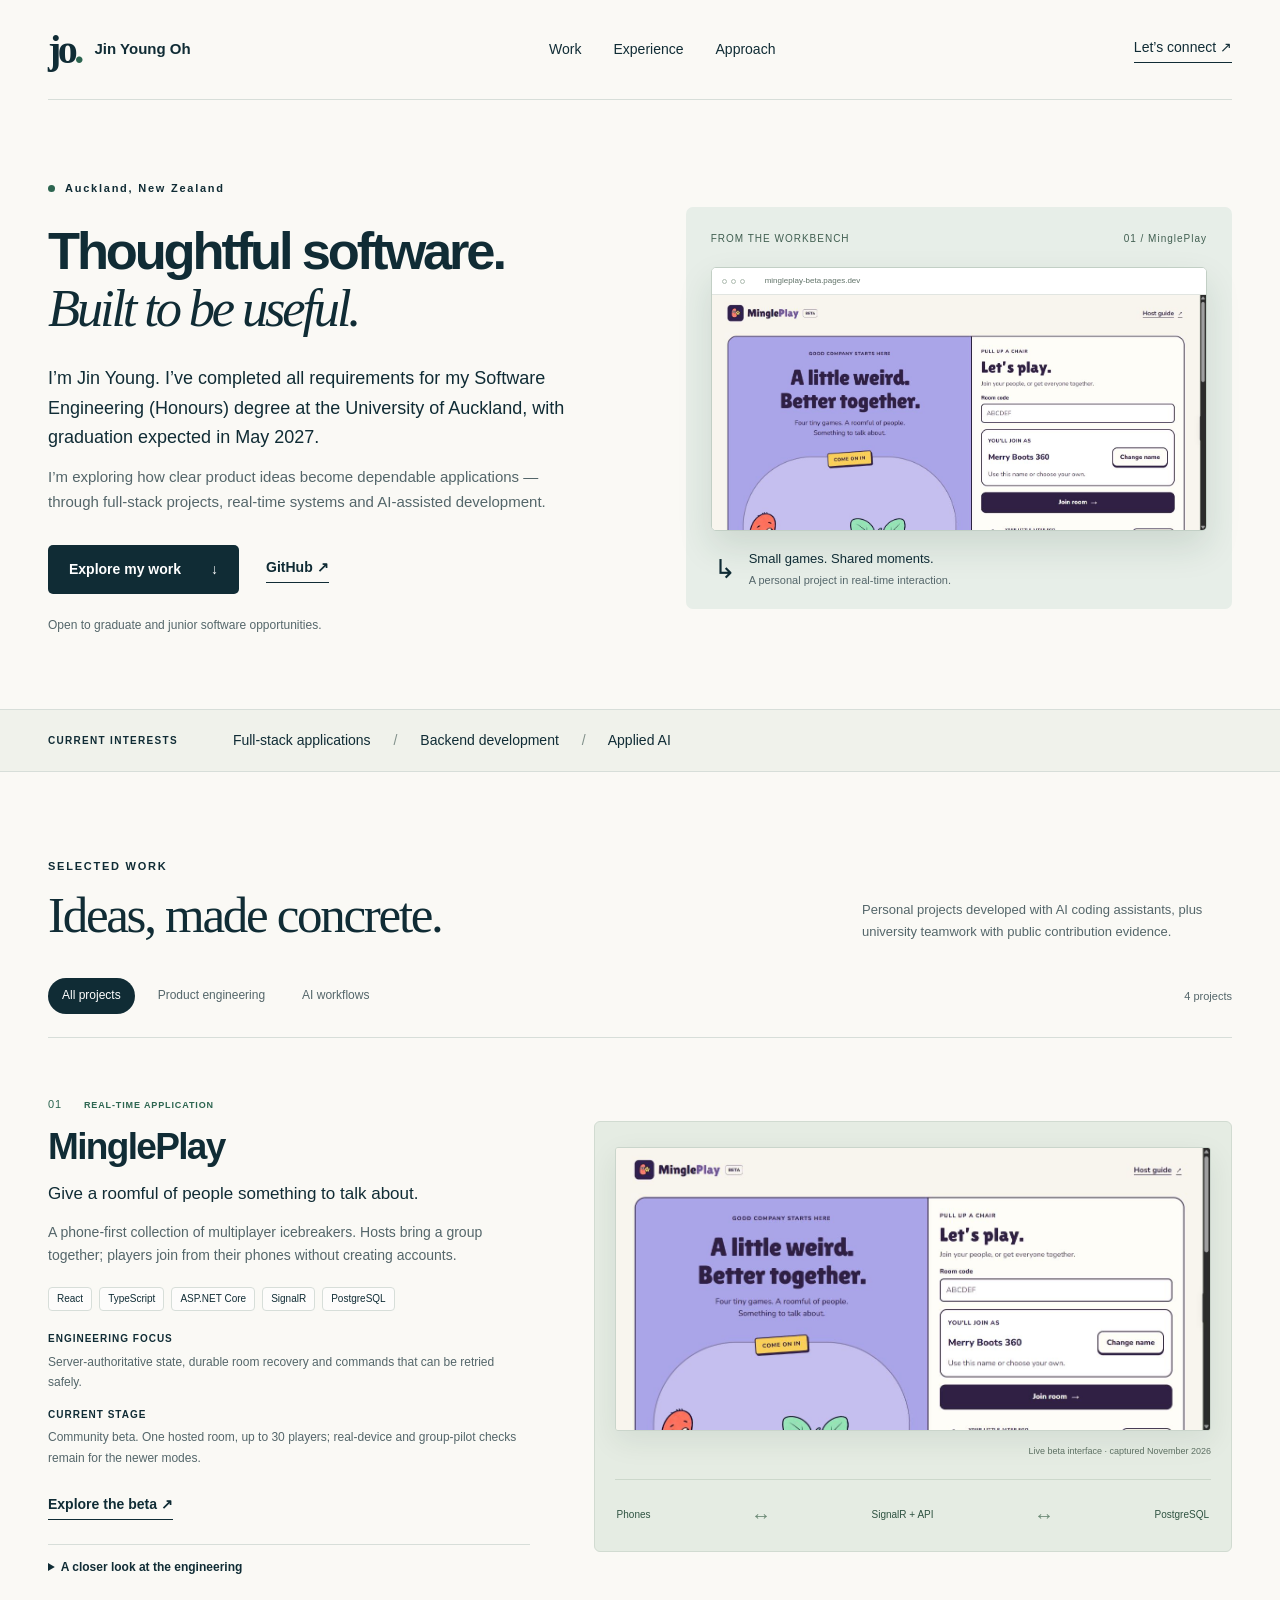
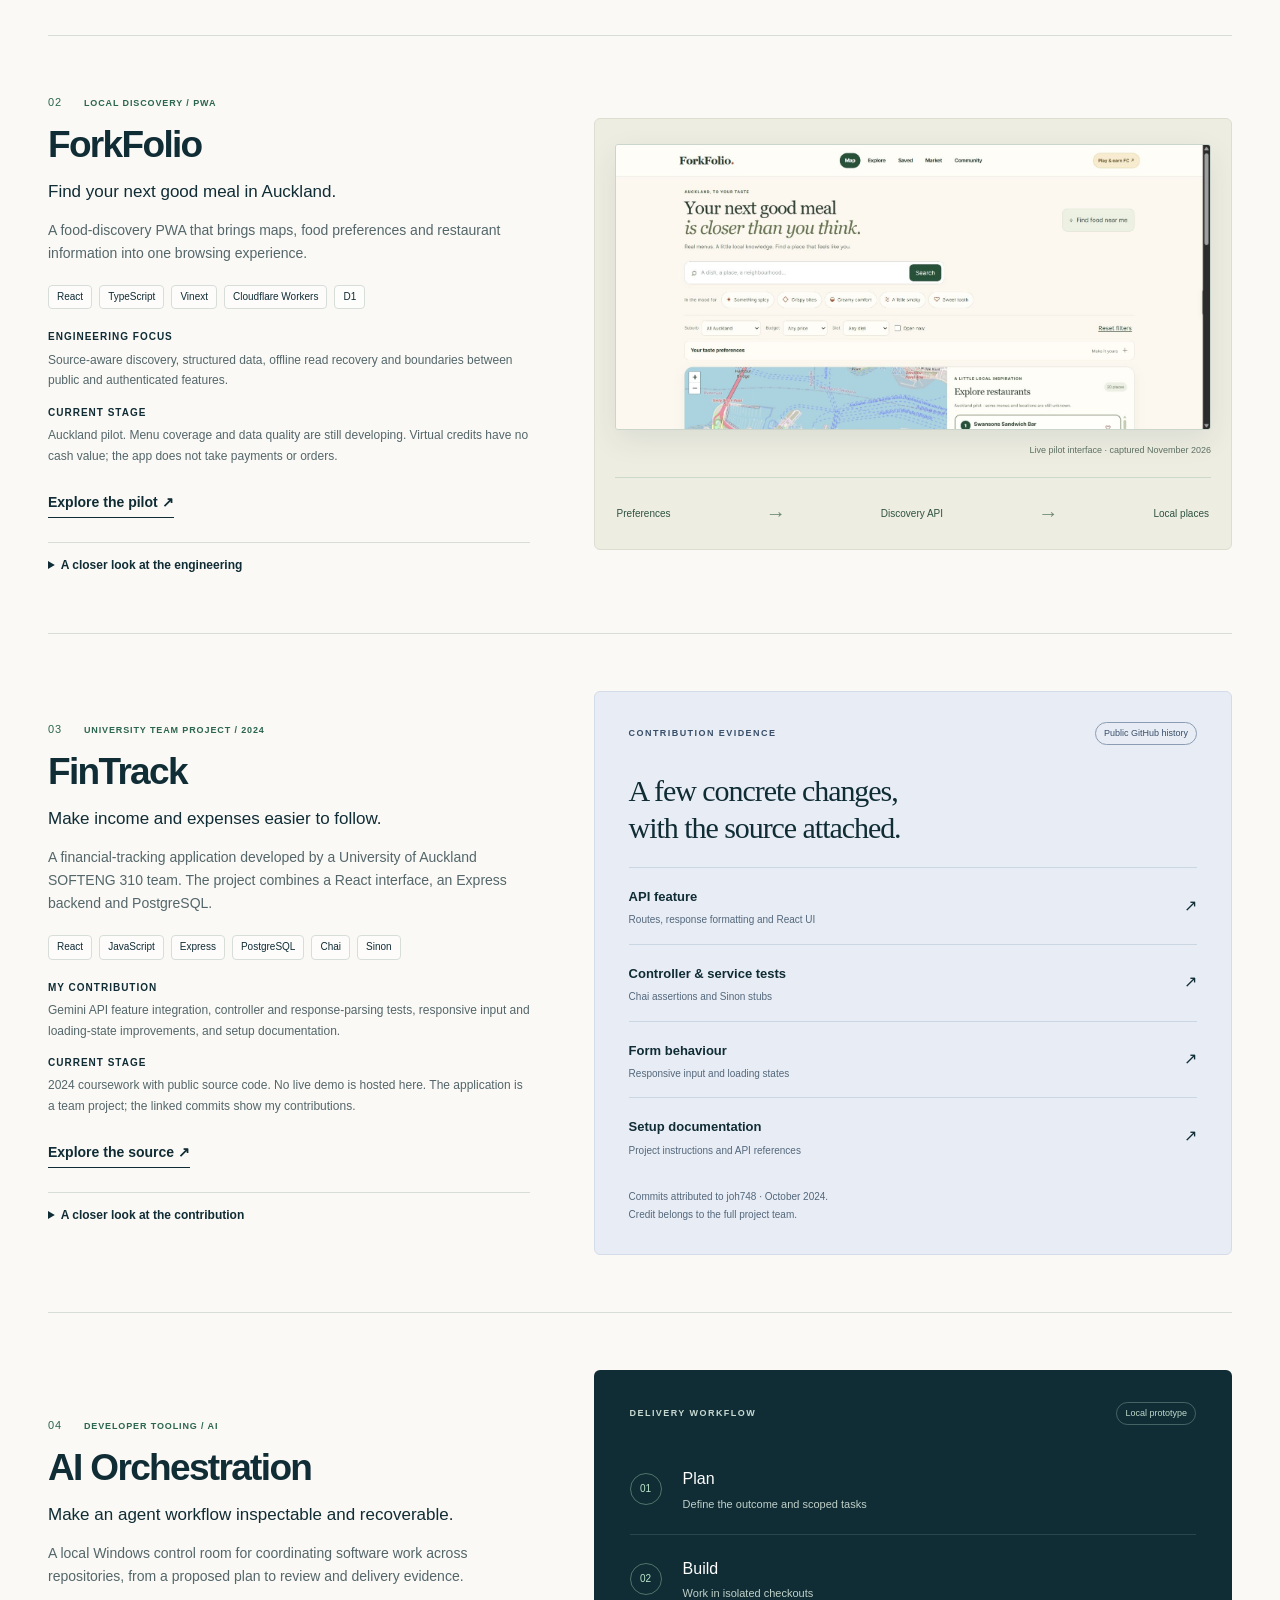
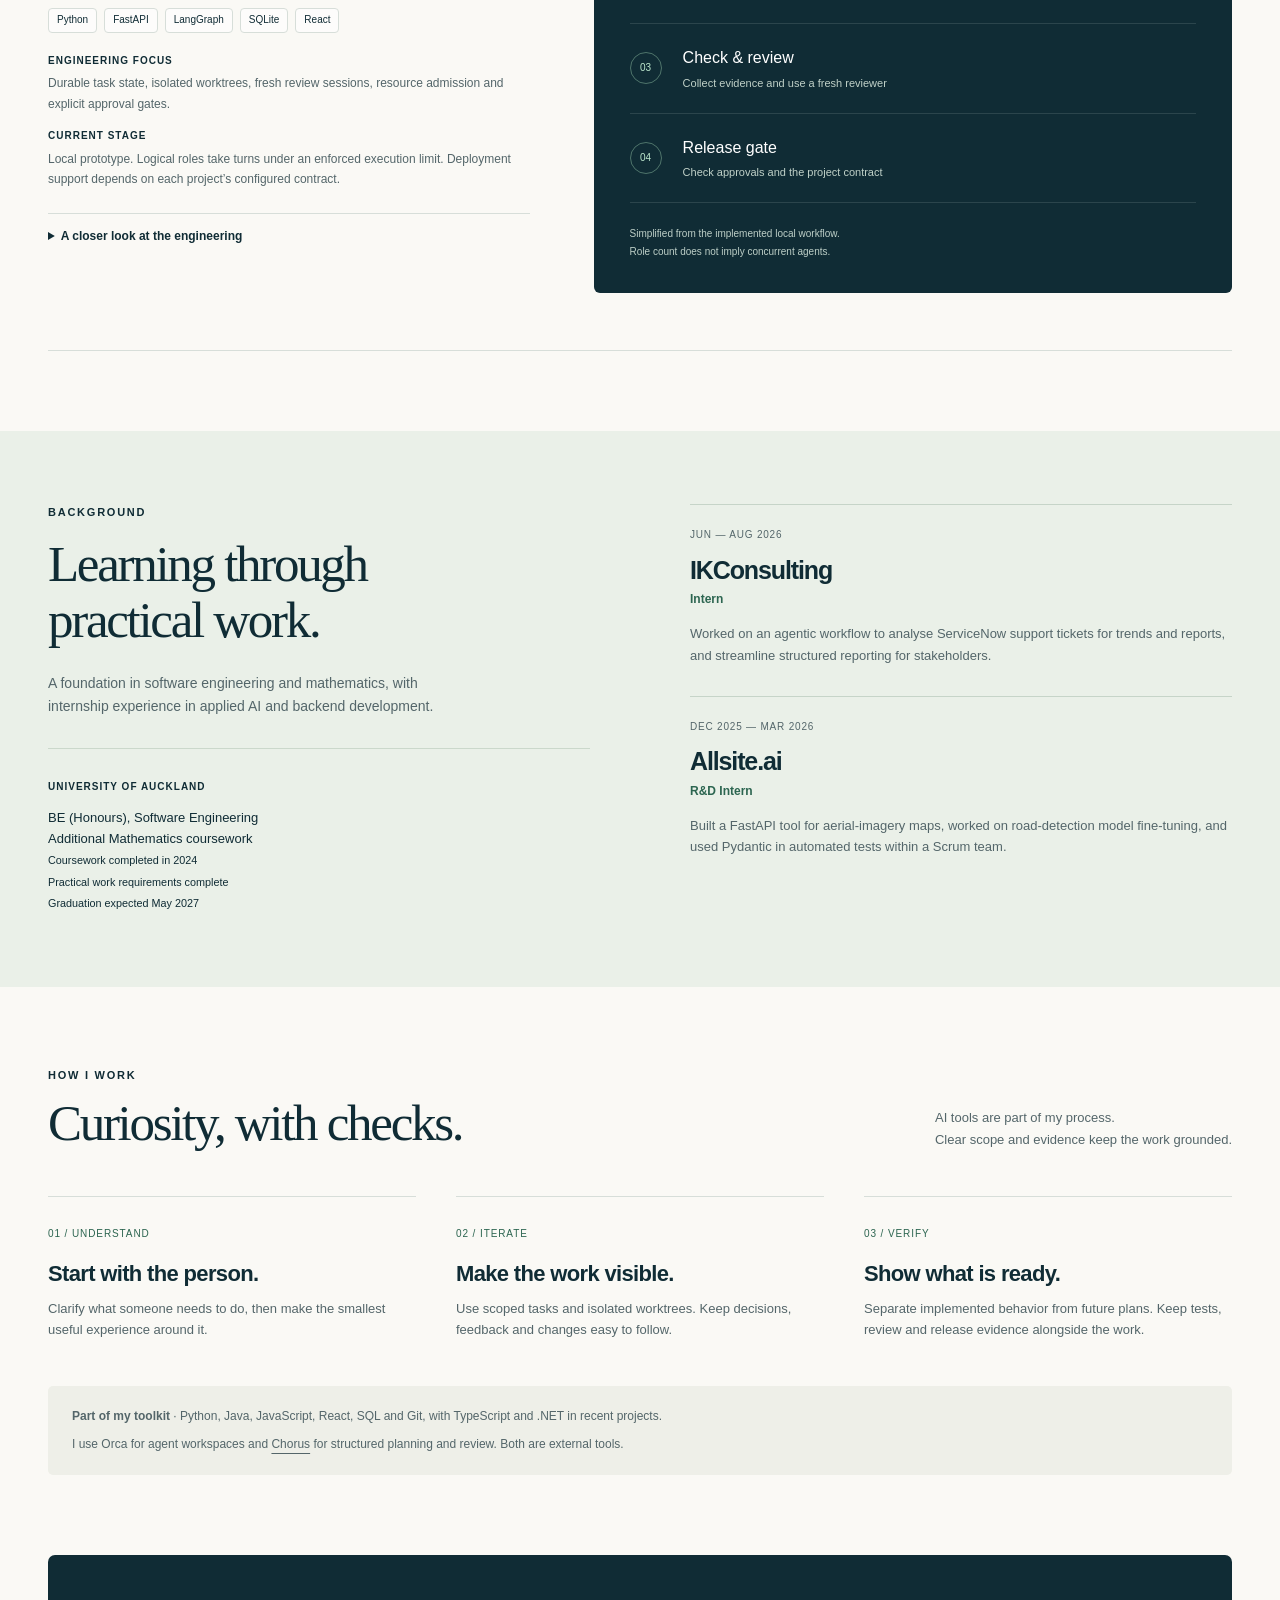
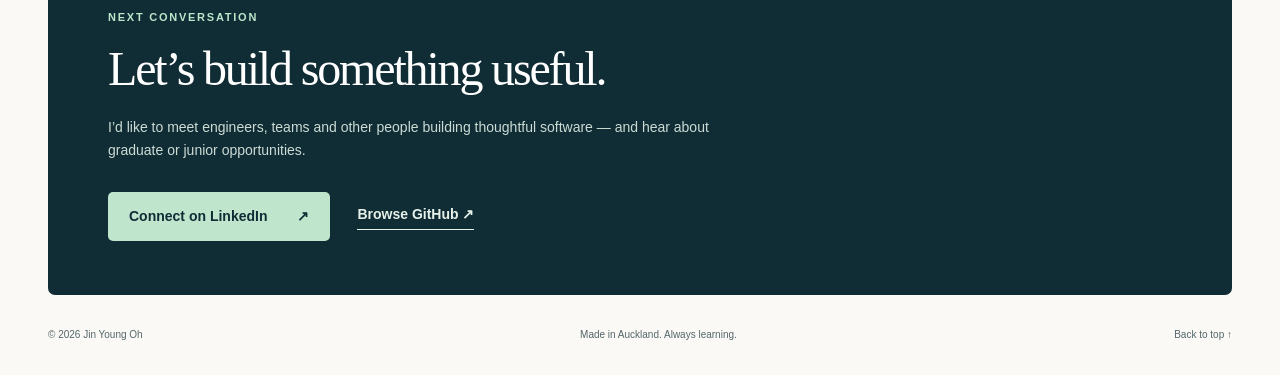
==== commit 8da854f5: "Clarify completed degree requirements and May 2027 graduation" ====
--- a/index.html
+++ b/index.html
@@ -28,7 +28,7 @@
       <div class="hero-copy">
         <p class="eyebrow"><span class="status-dot" aria-hidden="true"></span> Auckland, New Zealand</p>
         <h1 id="hero-title">Thoughtful software.<br><span>Built to be useful.</span></h1>
-        <p class="intro">I’m Jin Young, a Software Engineering graduate from the University of Auckland, with an additional background in mathematics.</p>
+        <p class="intro">I’m Jin Young. I’ve completed all requirements for my Software Engineering (Honours) degree at the University of Auckland, with graduation expected in May 2027.</p>
         <p class="hero-description">I’m exploring how clear product ideas become dependable applications — through full-stack projects, real-time systems and AI-assisted development.</p>
         <div class="actions"><a class="button primary" href="#work">Explore my work <span aria-hidden="true">↓</span></a><a class="text-link" href="https://github.com/joh748" target="_blank" rel="noopener noreferrer">GitHub <span aria-hidden="true">↗</span></a></div>
         <p class="availability">Open to graduate and junior software opportunities.</p>
@@ -60,7 +60,7 @@
         <figure class="workflow-figure"><div class="workflow-top"><span class="eyebrow">DELIVERY WORKFLOW</span><span class="local-tag">Local prototype</span></div><ol class="workflow"><li><span>01</span><div><strong>Plan</strong><small>Define the outcome and scoped tasks</small></div></li><li><span>02</span><div><strong>Build</strong><small>Work in isolated checkouts</small></div></li><li><span>03</span><div><strong>Check & review</strong><small>Collect evidence and use a fresh reviewer</small></div></li><li><span>04</span><div><strong>Release gate</strong><small>Check approvals and the project contract</small></div></li></ol><figcaption>Simplified from the implemented local workflow.<br>Role count does not imply concurrent agents.</figcaption></figure>
       </article>
     </section>
-    <section id="experience" class="experience"><div class="wrap experience-grid"><div><p class="eyebrow">BACKGROUND</p><h2>Learning through<br>practical work.</h2><p class="experience-intro">A foundation in software engineering and mathematics, with internship experience in applied AI and backend development.</p><div class="education"><span>UNIVERSITY OF AUCKLAND</span><p>BE (Honours), Software Engineering<br>Additional Mathematics coursework<br><small>Study completed in 2024</small></p></div></div><div class="timeline"><article><p class="timeline-date">JUN — AUG 2026</p><h3>IKConsulting</h3><p class="role">Intern</p><p>Worked on an agentic workflow to analyse ServiceNow support tickets for trends and reports, and streamline structured reporting for stakeholders.</p></article><article><p class="timeline-date">DEC 2025 — MAR 2026</p><h3>Allsite.ai</h3><p class="role">R&D Intern</p><p>Built a FastAPI tool for aerial-imagery maps, worked on road-detection model fine-tuning, and used Pydantic in automated tests within a Scrum team.</p></article></div></div></section>
+    <section id="experience" class="experience"><div class="wrap experience-grid"><div><p class="eyebrow">BACKGROUND</p><h2>Learning through<br>practical work.</h2><p class="experience-intro">A foundation in software engineering and mathematics, with internship experience in applied AI and backend development.</p><div class="education"><span>UNIVERSITY OF AUCKLAND</span><p>BE (Honours), Software Engineering<br>Additional Mathematics coursework<br><small>Coursework completed in 2024<br>Practical work requirements complete<br>Graduation expected May 2027</small></p></div></div><div class="timeline"><article><p class="timeline-date">JUN — AUG 2026</p><h3>IKConsulting</h3><p class="role">Intern</p><p>Worked on an agentic workflow to analyse ServiceNow support tickets for trends and reports, and streamline structured reporting for stakeholders.</p></article><article><p class="timeline-date">DEC 2025 — MAR 2026</p><h3>Allsite.ai</h3><p class="role">R&D Intern</p><p>Built a FastAPI tool for aerial-imagery maps, worked on road-detection model fine-tuning, and used Pydantic in automated tests within a Scrum team.</p></article></div></div></section>
     <section id="approach" class="approach wrap"><div class="section-heading"><div><p class="eyebrow">HOW I WORK</p><h2>Curiosity, with checks.</h2></div><p>AI tools are part of my process.<br>Clear scope and evidence keep the work grounded.</p></div><div class="principles"><article><span>01 / UNDERSTAND</span><h3>Start with the person.</h3><p>Clarify what someone needs to do, then make the smallest useful experience around it.</p></article><article><span>02 / ITERATE</span><h3>Make the work visible.</h3><p>Use scoped tasks and isolated worktrees. Keep decisions, feedback and changes easy to follow.</p></article><article><span>03 / VERIFY</span><h3>Show what is ready.</h3><p>Separate implemented behavior from future plans. Keep tests, review and release evidence alongside the work.</p></article></div><div class="tool-note"><p><strong>Part of my toolkit</strong> · Python, Java, JavaScript, React, SQL and Git, with TypeScript and .NET in recent projects.</p><p>I use Orca for agent workspaces and <a href="https://github.com/Chorus-AIDLC/Chorus" target="_blank" rel="noopener noreferrer">Chorus</a> for structured planning and review. Both are external tools.</p></div></section>
     <section id="contact" class="contact wrap"><p class="eyebrow">NEXT CONVERSATION</p><h2>Let’s build something useful.</h2><p>I’d like to meet engineers, teams and other people building thoughtful software — and hear about graduate or junior opportunities.</p><div class="actions"><a class="button light" href="https://www.linkedin.com/in/jin-young-oh-6776962b9/" target="_blank" rel="noopener noreferrer">Connect on LinkedIn <span aria-hidden="true">↗</span></a><a class="text-link" href="https://github.com/joh748" target="_blank" rel="noopener noreferrer">Browse GitHub <span aria-hidden="true">↗</span></a></div></section>
   </main>
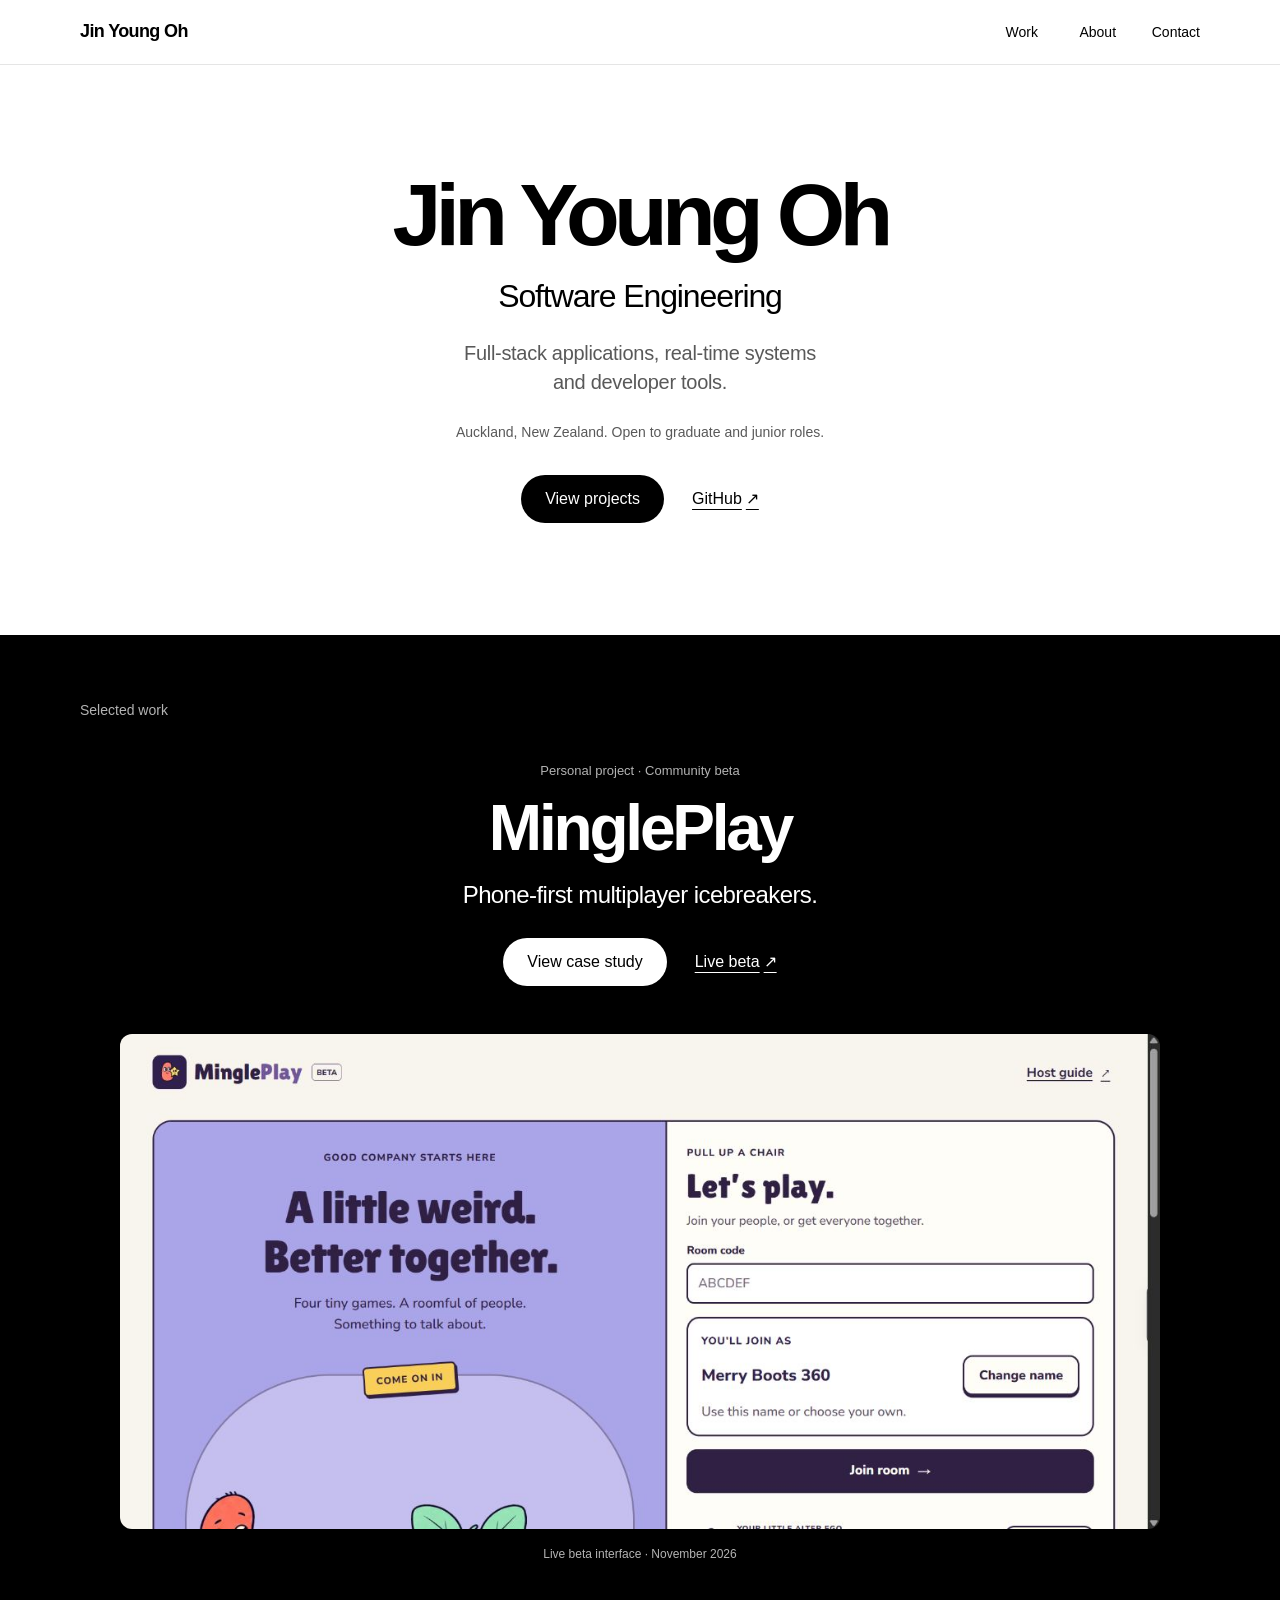
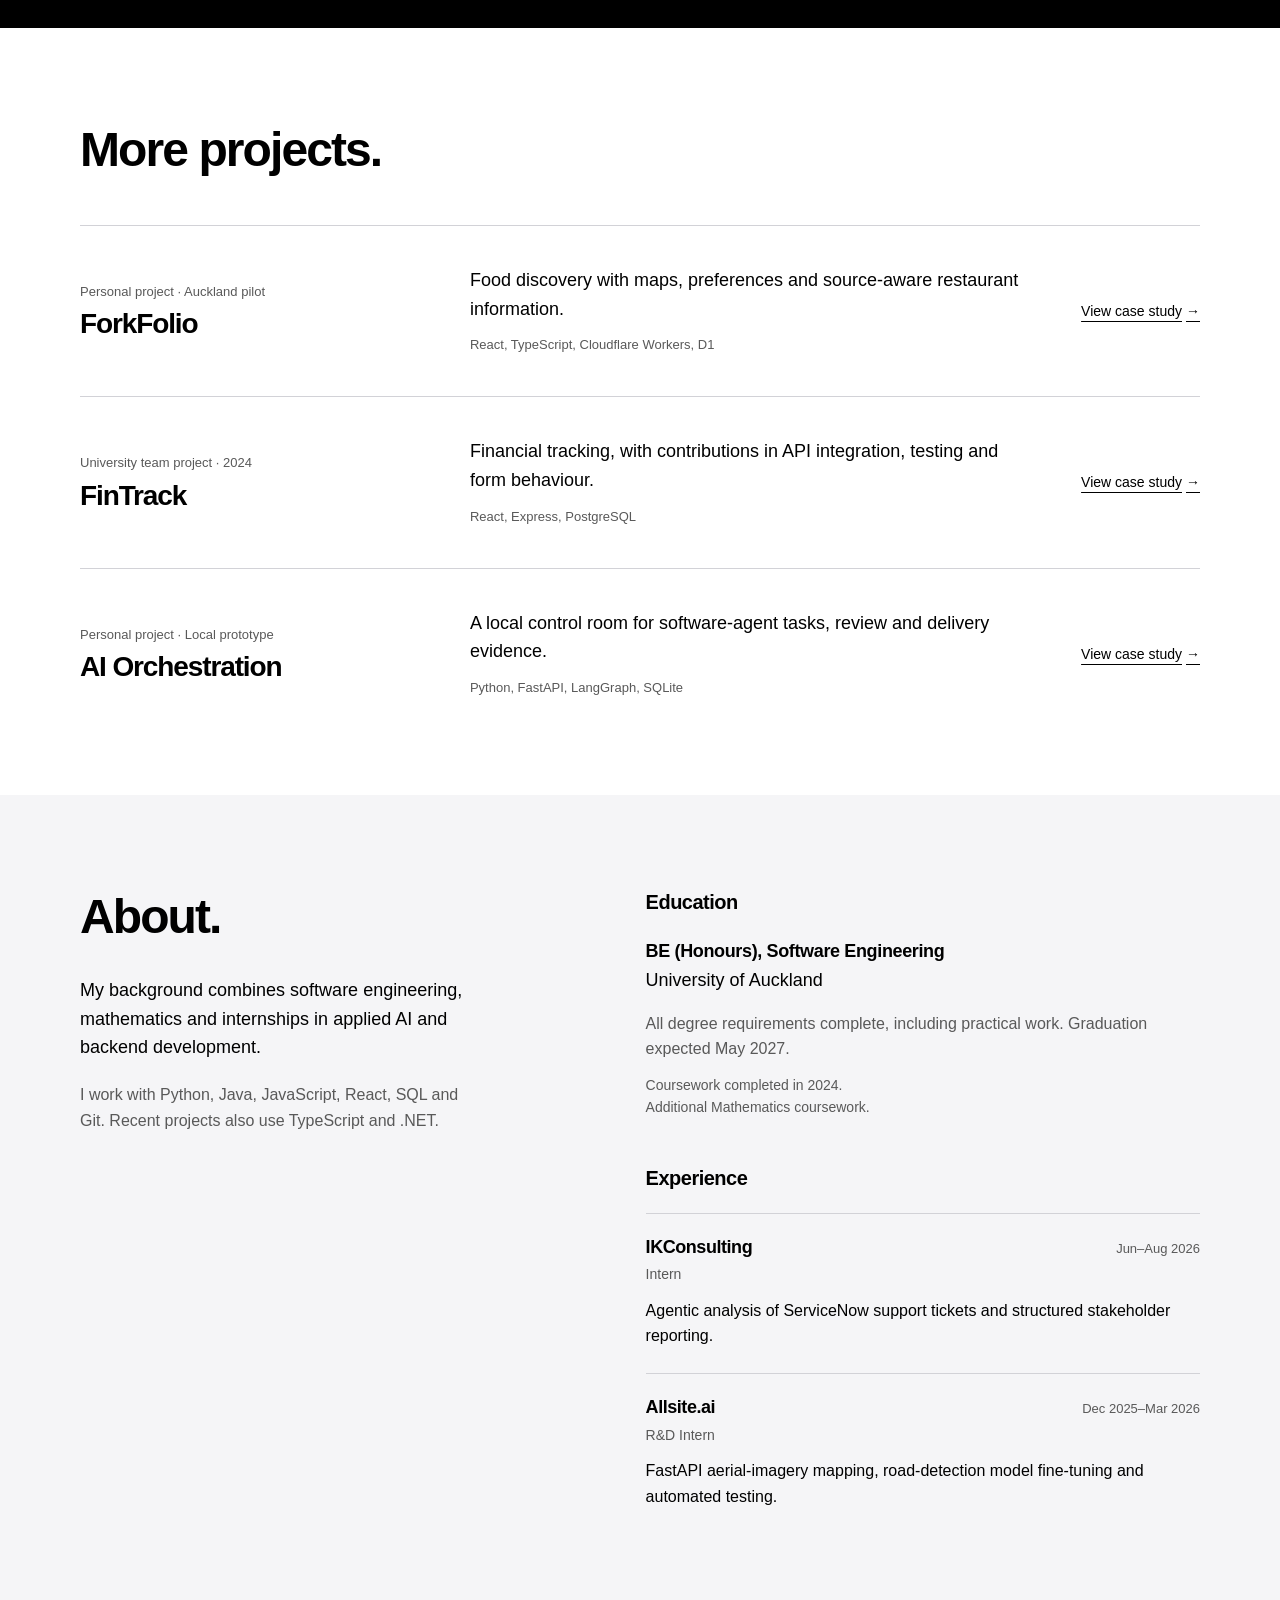
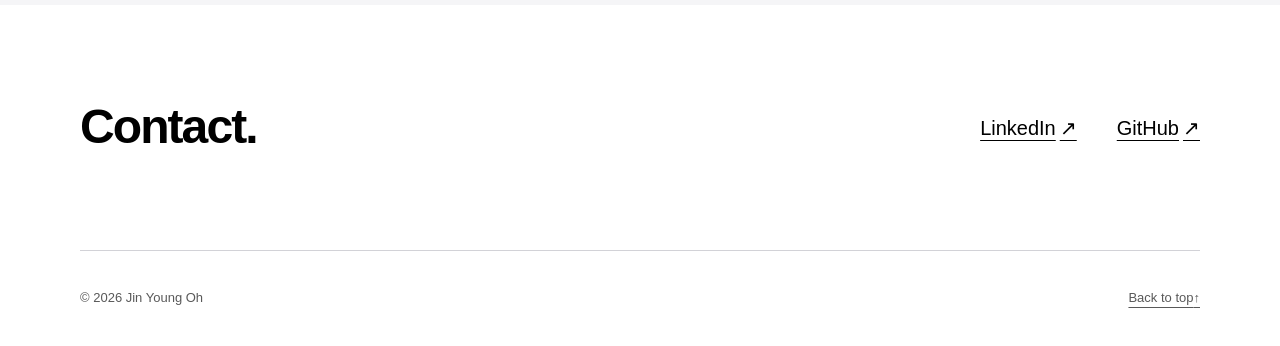
==== commit 2ce41033: "Redesign portfolio with monochrome layout and project case studies" ====
--- a/index.html
+++ b/index.html
@@ -3,67 +3,91 @@
 <head>
   <meta charset="utf-8">
   <meta name="viewport" content="width=device-width, initial-scale=1">
-  <title>Jin Young Oh — Software Engineering Portfolio</title>
-  <meta name="description" content="Jin Young Oh is an Auckland-based Software Engineering graduate with a mathematics background, exploring full-stack applications, real-time systems and dependable AI workflows.">
-  <meta name="theme-color" content="#102c35">
+  <title>Jin Young Oh — Software Engineering</title>
+  <meta name="description" content="Software engineering portfolio of Jin Young Oh in Auckland. Projects in full-stack applications, real-time systems and developer tools.">
+  <meta name="theme-color" content="#ffffff">
   <link rel="canonical" href="https://joh748.github.io/">
-  <meta property="og:title" content="Jin Young Oh — Software Engineering Portfolio">
-  <meta property="og:description" content="Selected projects in real-time applications, local discovery and AI orchestration.">
+  <meta property="og:title" content="Jin Young Oh — Software Engineering">
+  <meta property="og:description" content="Software engineering portfolio of Jin Young Oh in Auckland. Projects in full-stack applications, real-time systems and developer tools.">
   <meta property="og:type" content="website">
   <meta property="og:url" content="https://joh748.github.io/">
   <meta property="og:image" content="https://joh748.github.io/assets/cover.png">
-  <link rel="icon" href="favicon.svg" type="image/svg+xml">
-  <link rel="stylesheet" href="styles.css">
-  <script src="script.js" defer></script>
+  <meta property="og:image:width" content="1200">
+  <meta property="og:image:height" content="630">
+  <meta property="og:image:alt" content="Jin Young Oh — Software Engineering">
+  <meta name="twitter:card" content="summary_large_image">
+  <link rel="icon" href="/favicon.svg" type="image/svg+xml">
+  <link rel="stylesheet" href="/styles.css">
 </head>
-<body>
-  <a class="skip" href="#main">Skip to content</a>
-  <header class="site-header wrap">
-    <a class="wordmark" href="#" aria-label="Jin Young Oh, back to top"><span class="monogram">jo<span>.</span></span><span>Jin Young Oh</span></a>
-    <nav aria-label="Main navigation"><a href="#work">Work</a><a href="#experience">Experience</a><a href="#approach">Approach</a></nav>
-    <a class="header-contact" href="https://www.linkedin.com/in/jin-young-oh-6776962b9/" target="_blank" rel="noopener noreferrer">Let’s connect <span aria-hidden="true">↗</span></a>
-  </header>
-  <main id="main">
-    <section class="hero wrap" aria-labelledby="hero-title">
-      <div class="hero-copy">
-        <p class="eyebrow"><span class="status-dot" aria-hidden="true"></span> Auckland, New Zealand</p>
-        <h1 id="hero-title">Thoughtful software.<br><span>Built to be useful.</span></h1>
-        <p class="intro">I’m Jin Young. I’ve completed all requirements for my Software Engineering (Honours) degree at the University of Auckland, with graduation expected in May 2027.</p>
-        <p class="hero-description">I’m exploring how clear product ideas become dependable applications — through full-stack projects, real-time systems and AI-assisted development.</p>
-        <div class="actions"><a class="button primary" href="#work">Explore my work <span aria-hidden="true">↓</span></a><a class="text-link" href="https://github.com/joh748" target="_blank" rel="noopener noreferrer">GitHub <span aria-hidden="true">↗</span></a></div>
-        <p class="availability">Open to graduate and junior software opportunities.</p>
-      </div>
-      <div class="hero-visual">
-        <div class="visual-caption"><span>FROM THE WORKBENCH</span><span>01 / MinglePlay</span></div>
-        <a class="browser-window" href="#mingleplay" aria-label="Read the MinglePlay case study"><div class="browser-bar" aria-hidden="true"><i></i><i></i><i></i><span>mingleplay-beta.pages.dev</span></div><img src="assets/mingleplay.png" alt="MinglePlay’s live landing page, with a room code field and four games for groups" width="1581" height="753" fetchpriority="high"></a>
-        <div class="visual-note"><span class="note-symbol" aria-hidden="true">↳</span><p>Small games. Shared moments.<br><span>A personal project in real-time interaction.</span></p></div>
+<body id="top">
+  <a class="skip-link" href="#main">Skip to content</a>
+  <header class="site-header"><div class="wrap header-inner">
+    <a class="name" href="/">Jin Young Oh</a>
+    <nav aria-label="Main navigation"><a href="#work">Work</a><a href="#about">About</a><a href="#contact">Contact</a></nav>
+  </div></header>
+  <main id="main" tabindex="-1">
+    <section class="hero wrap" aria-labelledby="intro-title">
+      <h1 id="intro-title">Jin Young Oh</h1>
+      <p class="hero-role">Software Engineering</p>
+      <p class="hero-summary">Full-stack applications, real-time systems<br class="desktop-break"> and developer tools.</p>
+      <p class="availability">Auckland, New Zealand.<br class="mobile-break"> Open to graduate and junior roles.</p>
+      <div class="actions hero-actions"><a class="button" href="#work">View projects</a><a class="text-link" href="https://github.com/joh748" target="_blank" rel="noopener noreferrer">GitHub<span aria-hidden="true"> ↗</span></a></div>
+    </section>
+    <section id="work" class="featured" aria-label="Selected work"><div class="wrap">
+      <p class="section-label">Selected work</p>
+      <article id="mingleplay" class="feature-project" aria-labelledby="mingleplay-title">
+        <div class="feature-heading">
+          <p class="project-status">Personal project · Community beta</p>
+          <h2 id="mingleplay-title">MinglePlay</h2>
+          <p class="feature-summary">Phone-first multiplayer icebreakers.</p>
+          <div class="actions"><a class="button" href="/projects/mingleplay/">View case study</a><a class="text-link" href="https://mingleplay-beta.pages.dev/" target="_blank" rel="noopener noreferrer">Live beta<span aria-hidden="true"> ↗</span></a></div>
+        </div>
+        <a class="feature-image" href="/projects/mingleplay/" aria-label="Read the MinglePlay case study"><img src="/assets/mingleplay.png" alt="MinglePlay’s actual interface with room joining, character selection and multiplayer games" width="1265" height="602" loading="lazy" decoding="async"></a>
+        <p class="image-caption">Live beta interface · November 2026</p>
+      </article>
+    </div></section>
+    <section class="other-work wrap" aria-labelledby="other-work-title">
+      <h2 id="other-work-title">More projects.</h2>
+      <div class="project-list">
+        <article id="forkfolio" class="project-row" aria-labelledby="forkfolio-title">
+          <div><p class="project-status">Personal project · Auckland pilot</p><h3 id="forkfolio-title">ForkFolio</h3></div>
+          <div><p>Food discovery with maps, preferences and source-aware restaurant information.</p><p class="technologies">React, TypeScript, Cloudflare Workers, D1</p></div>
+          <a class="text-link" href="/projects/forkfolio/">View case study<span class="sr-only">: ForkFolio</span><span aria-hidden="true"> →</span></a>
+        </article>
+        <article id="fintrack" class="project-row" aria-labelledby="fintrack-title">
+          <div><p class="project-status">University team project · 2024</p><h3 id="fintrack-title">FinTrack</h3></div>
+          <div><p>Financial tracking, with contributions in API integration, testing and form behaviour.</p><p class="technologies">React, Express, PostgreSQL</p></div>
+          <a class="text-link" href="/projects/fintrack/">View case study<span class="sr-only">: FinTrack</span><span aria-hidden="true"> →</span></a>
+        </article>
+        <article id="orchestration" class="project-row" aria-labelledby="orchestration-title">
+          <div><p class="project-status">Personal project · Local prototype</p><h3 id="orchestration-title">AI Orchestration</h3></div>
+          <div><p>A local control room for software-agent tasks, review and delivery evidence.</p><p class="technologies">Python, FastAPI, LangGraph, SQLite</p></div>
+          <a class="text-link" href="/projects/orchestration/">View case study<span class="sr-only">: AI Orchestration</span><span aria-hidden="true"> →</span></a>
+        </article>
       </div>
     </section>
-    <div class="focus-strip"><div class="wrap"><span>CURRENT INTERESTS</span><p>Full-stack applications <b aria-hidden="true">/</b> Backend development <b aria-hidden="true">/</b> Applied AI</p></div></div>
-    <section id="work" class="work wrap" aria-labelledby="work-title">
-      <div class="section-heading"><div><p class="eyebrow">SELECTED WORK</p><h2 id="work-title">Ideas, made concrete.</h2></div><p>Personal projects developed with AI coding assistants, plus university teamwork with public contribution evidence.</p></div>
-      <div class="work-controls" aria-label="Filter projects"><button class="filter active" data-filter="all" aria-pressed="true">All projects</button><button class="filter" data-filter="product" aria-pressed="false">Product engineering</button><button class="filter" data-filter="ai" aria-pressed="false">AI workflows</button><span id="project-count" role="status" aria-live="polite">4 projects</span></div>
-      <article id="mingleplay" class="project" data-category="product" aria-labelledby="mingle-title">
-        <div class="project-copy"><p class="project-number">01 <span>REAL-TIME APPLICATION</span></p><h3 id="mingle-title">MinglePlay</h3><p class="project-lead">Give a roomful of people something to talk about.</p><p>A phone-first collection of multiplayer icebreakers. Hosts bring a group together; players join from their phones without creating accounts.</p><div class="tags"><span>React</span><span>TypeScript</span><span>ASP.NET Core</span><span>SignalR</span><span>PostgreSQL</span></div><dl class="project-facts"><div><dt>Engineering focus</dt><dd>Server-authoritative state, durable room recovery and commands that can be retried safely.</dd></div><div><dt>Current stage</dt><dd>Community beta. One hosted room, up to 30 players; real-device and group-pilot checks remain for the newer modes.</dd></div></dl><a class="text-link" href="https://mingleplay-beta.pages.dev/" target="_blank" rel="noopener noreferrer">Explore the beta <span aria-hidden="true">↗</span></a><details><summary>A closer look at the engineering</summary><p>Room state and command receipts persist in PostgreSQL. SignalR notifies clients of changes, while the server controls game rules and what each player can see. Duplicate requests reuse their command ID rather than applying the action twice.</p><p>The project is a practical exploration of state consistency, reconnects and usability on mobile networks. The public beta runs on free hosting, so its backend may need time to wake.</p></details></div>
-        <figure class="project-media mingle"><img src="assets/mingleplay.png" alt="Live MinglePlay interface with room joining, character selection and multiplayer game descriptions" width="1581" height="753" loading="lazy"><figcaption>Live beta interface · captured November 2026</figcaption><div class="system-line" aria-label="System components"><span>Phones</span><span aria-hidden="true">↔</span><span>SignalR + API</span><span aria-hidden="true">↔</span><span>PostgreSQL</span></div></figure>
-      </article>
-      <article id="forkfolio" class="project" data-category="product" aria-labelledby="fork-title">
-        <div class="project-copy"><p class="project-number">02 <span>LOCAL DISCOVERY / PWA</span></p><h3 id="fork-title">ForkFolio</h3><p class="project-lead">Find your next good meal in Auckland.</p><p>A food-discovery PWA that brings maps, food preferences and restaurant information into one browsing experience.</p><div class="tags"><span>React</span><span>TypeScript</span><span>Vinext</span><span>Cloudflare Workers</span><span>D1</span></div><dl class="project-facts"><div><dt>Engineering focus</dt><dd>Source-aware discovery, structured data, offline read recovery and boundaries between public and authenticated features.</dd></div><div><dt>Current stage</dt><dd>Auckland pilot. Menu coverage and data quality are still developing. Virtual credits have no cash value; the app does not take payments or orders.</dd></div></dl><a class="text-link" href="https://forkfolio-production.hsjhdko0.workers.dev/" target="_blank" rel="noopener noreferrer">Explore the pilot <span aria-hidden="true">↗</span></a><details><summary>A closer look at the engineering</summary><p>The pilot combines a Next-compatible Vinext application, versioned API routes and a D1 discovery projection. Drizzle defines the data model, and AWS Cognito supports authenticated areas.</p><p>Unknown prices, hours and menu information stay absent when there is no supporting evidence. A separate ingestion worker and staged deployment workflow support continued development; larger rollout goals remain future work.</p></details></div>
-        <figure class="project-media fork"><img src="assets/forkfolio.png" alt="ForkFolio’s Auckland food-discovery interface showing search, food preferences and a restaurant map" width="1581" height="753" loading="lazy"><figcaption>Live pilot interface · captured November 2026</figcaption><div class="system-line" aria-label="Discovery flow"><span>Preferences</span><span aria-hidden="true">→</span><span>Discovery API</span><span aria-hidden="true">→</span><span>Local places</span></div></figure>
-      </article>
-      <article id="fintrack" class="project" data-category="product" aria-labelledby="fintrack-title">
-        <div class="project-copy"><p class="project-number">03 <span>UNIVERSITY TEAM PROJECT / 2024</span></p><h3 id="fintrack-title">FinTrack</h3><p class="project-lead">Make income and expenses easier to follow.</p><p>A financial-tracking application developed by a University of Auckland SOFTENG 310 team. The project combines a React interface, an Express backend and PostgreSQL.</p><div class="tags"><span>React</span><span>JavaScript</span><span>Express</span><span>PostgreSQL</span><span>Chai</span><span>Sinon</span></div><dl class="project-facts"><div><dt>My contribution</dt><dd>Gemini API feature integration, controller and response-parsing tests, responsive input and loading-state improvements, and setup documentation.</dd></div><div><dt>Current stage</dt><dd>2024 coursework with public source code. No live demo is hosted here. The application is a team project; the linked commits show my contributions.</dd></div></dl><a class="text-link" href="https://github.com/joh748/SOFTENG310-FinTrack" target="_blank" rel="noopener noreferrer">Explore the source <span aria-hidden="true">↗</span></a><details><summary>A closer look at the contribution</summary><p>The API feature connects the React interface to Express routes and formats generated responses for display. The tests in the repository use Chai and Sinon to exercise the controller and response cleaner. My UI changes handle form submission and disable the request button while loading.</p><p>This is a historical coursework example, rather than a currently operated financial service. Source history is evidence of the contribution; these tests have not been rerun for this portfolio.</p><p>Original team repository: <a href="https://github.com/Taks0708/SOFTENG310-FinTrack" target="_blank" rel="noopener noreferrer">SOFTENG310-FinTrack</a>.</p></details></div>
-        <figure class="contribution-figure"><div class="workflow-top"><span class="eyebrow">CONTRIBUTION EVIDENCE</span><span class="local-tag">Public GitHub history</span></div><p class="contribution-intro">A few concrete changes,<br>with the source attached.</p><div class="evidence-links"><a href="https://github.com/joh748/SOFTENG310-FinTrack/commit/bee5ccf5e01cdd15892570da53f318c7165e2ea8" target="_blank" rel="noopener noreferrer"><span><strong>API feature</strong><small>Routes, response formatting and React UI</small></span><span aria-hidden="true">↗</span></a><a href="https://github.com/joh748/SOFTENG310-FinTrack/commit/ebe3f14214251c4c0020bd21ea2ab4b360cae9ea" target="_blank" rel="noopener noreferrer"><span><strong>Controller &amp; service tests</strong><small>Chai assertions and Sinon stubs</small></span><span aria-hidden="true">↗</span></a><a href="https://github.com/joh748/SOFTENG310-FinTrack/commit/e08b2070c8d3b4b0a7959875b75a0a2595965c67" target="_blank" rel="noopener noreferrer"><span><strong>Form behaviour</strong><small>Responsive input and loading states</small></span><span aria-hidden="true">↗</span></a><a href="https://github.com/joh748/SOFTENG310-FinTrack/commit/b55c1b0fd4c3832d3e2b4dacdbaeb84b3c199dcb" target="_blank" rel="noopener noreferrer"><span><strong>Setup documentation</strong><small>Project instructions and API references</small></span><span aria-hidden="true">↗</span></a></div><figcaption>Commits attributed to joh748 · October 2024.<br>Credit belongs to the full project team.</figcaption></figure>
-      </article>
-      <article id="orchestration" class="project" data-category="ai" aria-labelledby="orchestration-title">
-        <div class="project-copy"><p class="project-number">04 <span>DEVELOPER TOOLING / AI</span></p><h3 id="orchestration-title">AI Orchestration</h3><p class="project-lead">Make an agent workflow inspectable and recoverable.</p><p>A local Windows control room for coordinating software work across repositories, from a proposed plan to review and delivery evidence.</p><div class="tags"><span>Python</span><span>FastAPI</span><span>LangGraph</span><span>SQLite</span><span>React</span></div><dl class="project-facts"><div><dt>Engineering focus</dt><dd>Durable task state, isolated worktrees, fresh review sessions, resource admission and explicit approval gates.</dd></div><div><dt>Current stage</dt><dd>Local prototype. Logical roles take turns under an enforced execution limit. Deployment support depends on each project’s configured contract.</dd></div></dl><details><summary>A closer look at the engineering</summary><p>SQLite stores task, job and evidence records; LangGraph checkpoints support workflow recovery. The controller associates approvals with the source revision and preserves uncertain external operations for inspection.</p><p>This is my personal project. It is distinct from Orca and Chorus, which are separate tools I use in my development workflow.</p></details></div>
-        <figure class="workflow-figure"><div class="workflow-top"><span class="eyebrow">DELIVERY WORKFLOW</span><span class="local-tag">Local prototype</span></div><ol class="workflow"><li><span>01</span><div><strong>Plan</strong><small>Define the outcome and scoped tasks</small></div></li><li><span>02</span><div><strong>Build</strong><small>Work in isolated checkouts</small></div></li><li><span>03</span><div><strong>Check & review</strong><small>Collect evidence and use a fresh reviewer</small></div></li><li><span>04</span><div><strong>Release gate</strong><small>Check approvals and the project contract</small></div></li></ol><figcaption>Simplified from the implemented local workflow.<br>Role count does not imply concurrent agents.</figcaption></figure>
-      </article>
+    <section id="about" class="about" aria-labelledby="about-title">
+      <span id="experience" class="anchor-alias" aria-hidden="true"></span><span id="approach" class="anchor-alias" aria-hidden="true"></span>
+      <div class="wrap about-grid">
+        <div class="about-intro"><h2 id="about-title">About.</h2>
+          <p>My background combines software engineering, mathematics and internships in applied AI and backend development.</p>
+          <p class="secondary">I work with Python, Java, JavaScript, React, SQL and Git. Recent projects also use TypeScript and .NET.</p>
+        </div>
+        <div class="background">
+          <section class="education" aria-labelledby="education-title"><h3 id="education-title">Education</h3>
+            <p class="qualification">BE (Honours), Software Engineering</p><p>University of Auckland</p>
+            <p class="secondary">All degree requirements complete, including practical work. Graduation expected May 2027.</p>
+            <p class="background-note">Coursework completed in 2024.<br>Additional Mathematics coursework.</p>
+          </section>
+          <section class="experience" aria-labelledby="experience-title"><h3 id="experience-title">Experience</h3>
+            <article class="role"><div class="role-heading"><h4>IKConsulting</h4><p>Jun–Aug 2026</p></div><p class="role-title">Intern</p><p>Agentic analysis of ServiceNow support tickets and structured stakeholder reporting.</p></article>
+            <article class="role"><div class="role-heading"><h4>Allsite.ai</h4><p>Dec 2025–Mar 2026</p></div><p class="role-title">R&amp;D Intern</p><p>FastAPI aerial-imagery mapping, road-detection model fine-tuning and automated testing.</p></article>
+          </section>
+        </div>
+      </div>
     </section>
-    <section id="experience" class="experience"><div class="wrap experience-grid"><div><p class="eyebrow">BACKGROUND</p><h2>Learning through<br>practical work.</h2><p class="experience-intro">A foundation in software engineering and mathematics, with internship experience in applied AI and backend development.</p><div class="education"><span>UNIVERSITY OF AUCKLAND</span><p>BE (Honours), Software Engineering<br>Additional Mathematics coursework<br><small>Coursework completed in 2024<br>Practical work requirements complete<br>Graduation expected May 2027</small></p></div></div><div class="timeline"><article><p class="timeline-date">JUN — AUG 2026</p><h3>IKConsulting</h3><p class="role">Intern</p><p>Worked on an agentic workflow to analyse ServiceNow support tickets for trends and reports, and streamline structured reporting for stakeholders.</p></article><article><p class="timeline-date">DEC 2025 — MAR 2026</p><h3>Allsite.ai</h3><p class="role">R&D Intern</p><p>Built a FastAPI tool for aerial-imagery maps, worked on road-detection model fine-tuning, and used Pydantic in automated tests within a Scrum team.</p></article></div></div></section>
-    <section id="approach" class="approach wrap"><div class="section-heading"><div><p class="eyebrow">HOW I WORK</p><h2>Curiosity, with checks.</h2></div><p>AI tools are part of my process.<br>Clear scope and evidence keep the work grounded.</p></div><div class="principles"><article><span>01 / UNDERSTAND</span><h3>Start with the person.</h3><p>Clarify what someone needs to do, then make the smallest useful experience around it.</p></article><article><span>02 / ITERATE</span><h3>Make the work visible.</h3><p>Use scoped tasks and isolated worktrees. Keep decisions, feedback and changes easy to follow.</p></article><article><span>03 / VERIFY</span><h3>Show what is ready.</h3><p>Separate implemented behavior from future plans. Keep tests, review and release evidence alongside the work.</p></article></div><div class="tool-note"><p><strong>Part of my toolkit</strong> · Python, Java, JavaScript, React, SQL and Git, with TypeScript and .NET in recent projects.</p><p>I use Orca for agent workspaces and <a href="https://github.com/Chorus-AIDLC/Chorus" target="_blank" rel="noopener noreferrer">Chorus</a> for structured planning and review. Both are external tools.</p></div></section>
-    <section id="contact" class="contact wrap"><p class="eyebrow">NEXT CONVERSATION</p><h2>Let’s build something useful.</h2><p>I’d like to meet engineers, teams and other people building thoughtful software — and hear about graduate or junior opportunities.</p><div class="actions"><a class="button light" href="https://www.linkedin.com/in/jin-young-oh-6776962b9/" target="_blank" rel="noopener noreferrer">Connect on LinkedIn <span aria-hidden="true">↗</span></a><a class="text-link" href="https://github.com/joh748" target="_blank" rel="noopener noreferrer">Browse GitHub <span aria-hidden="true">↗</span></a></div></section>
+    <section id="contact" class="contact wrap" aria-labelledby="contact-title"><h2 id="contact-title">Contact.</h2><div class="contact-links"><a class="text-link" href="https://www.linkedin.com/in/jin-young-oh-6776962b9/" target="_blank" rel="noopener noreferrer">LinkedIn<span aria-hidden="true"> ↗</span></a><a class="text-link" href="https://github.com/joh748" target="_blank" rel="noopener noreferrer">GitHub<span aria-hidden="true"> ↗</span></a></div></section>
   </main>
-  <footer class="wrap site-footer"><p>© 2026 Jin Young Oh</p><p>Made in Auckland. Always learning.</p><a href="#">Back to top ↑</a></footer>
+  <footer class="wrap site-footer"><p>© 2026 Jin Young Oh</p><a href="#top">Back to top <span aria-hidden="true">↑</span></a></footer>
 </body>
 </html>
--- a/styles.css
+++ b/styles.css
@@ -1,7 +1,11 @@
-:root{--ink:#102c35;--muted:#54666a;--paper:#faf9f5;--line:#d7ded9;--mint:#c0e5cd;--green:#2c6550;--serif:Georgia,'Times New Roman',serif;--sans:Inter,'Segoe UI',Arial,sans-serif}*{box-sizing:border-box}html{scroll-behavior:smooth;scroll-padding-top:100px}body{margin:0;background:var(--paper);color:var(--ink);font-family:var(--sans);font-size:16px;line-height:1.65}a{color:inherit;text-underline-offset:5px}button{font:inherit}img{display:block;max-width:100%;height:auto}button,a{-webkit-tap-highlight-color:transparent}a:focus-visible,button:focus-visible,summary:focus-visible{outline:3px solid #33846b;outline-offset:6px}button{cursor:pointer}h1,h2,h3,p,figure{margin:0}h1,h2,h3{line-height:1.1;letter-spacing:-.045em}h2{font-family:var(--serif);font-size:clamp(35px,4vw,51px);font-weight:400}h3{font-weight:600}.wrap{width:min(1240px,calc(100% - 96px));margin-inline:auto}.skip{position:absolute;top:8px;left:8px;padding:10px;background:white;z-index:9;transform:translateY(-150%)}.skip:focus{transform:none}.site-header{display:flex;align-items:center;justify-content:space-between;gap:24px;min-height:100px;border-bottom:1px solid var(--line)}.wordmark{display:flex;gap:14px;align-items:center;text-decoration:none;font-size:15px;font-weight:600}.monogram{font-family:var(--serif);font-size:40px;line-height:1;letter-spacing:-.09em}.monogram span{color:var(--green)}nav{display:flex;gap:32px;font-size:14px}nav a,.header-contact{text-decoration:none}.header-contact{font-size:14px;border-bottom:1px solid var(--ink);padding-bottom:3px}.hero{display:grid;grid-template-columns:1.05fr 1fr;gap:64px;align-items:center;padding-block:80px 74px;min-height:600px}.eyebrow{font-size:11px;font-weight:700;letter-spacing:.16em;line-height:1.5}.hero .eyebrow{display:flex;gap:10px;align-items:center;margin-bottom:25px}.status-dot{width:7px;height:7px;background:var(--green);border-radius:50%}h1{font-size:clamp(42px,4.1vw,61px);font-weight:600;letter-spacing:-.06em}h1 span{font-family:var(--serif);font-weight:400;font-style:italic}.intro{font-size:18px;line-height:1.65;margin-top:26px;max-width:550px}.hero-description{color:var(--muted);font-size:15px;margin-top:12px;max-width:510px}.actions{display:flex;align-items:center;gap:27px;margin-top:30px}.button{display:inline-flex;gap:30px;align-items:center;justify-content:center;padding:13px 21px;border-radius:5px;text-decoration:none;font-weight:600;font-size:14px}.primary{background:var(--ink);color:white}.primary:hover{background:var(--green)}.text-link{display:inline-block;font-weight:600;font-size:14px;text-decoration:none;border-bottom:1px solid;padding-bottom:3px}.availability{font-size:12px;color:var(--muted);margin-top:22px}.hero-visual{background:#e7eee8;padding:24px 25px 19px;border-radius:7px;position:relative}.visual-caption{display:flex;justify-content:space-between;gap:10px;font-size:10px;letter-spacing:.1em;margin-bottom:20px;color:#415f51}.browser-window{display:block;text-decoration:none;background:white;border-radius:5px;overflow:hidden;border:1px solid #c2cfc5;box-shadow:0 16px 35px #153c2620}.browser-bar{height:27px;background:#fff;display:flex;align-items:center;gap:4px;padding-inline:10px;border-bottom:1px solid #e1e5e1}.browser-bar i{width:5px;height:5px;border:1px solid #adbbb0;border-radius:50%}.browser-bar span{font-size:8px;line-height:1;margin-left:16px;color:#617369}.browser-window img{width:100%}.visual-note{display:flex;gap:13px;margin:18px 3px 0;font-size:13px;line-height:1.55}.note-symbol{font-size:26px}.visual-note p span{font-size:11px;color:var(--muted)}.focus-strip{border-block:1px solid var(--line);background:#f0f2eb}.focus-strip .wrap{display:flex;gap:55px;align-items:center;padding-block:19px}.focus-strip span{font-size:10px;font-weight:700;letter-spacing:.13em;white-space:nowrap}.focus-strip p{font-size:14px}.focus-strip b{color:#82918b;font-weight:400;margin-inline:19px}.work{padding-top:86px}.section-heading{display:flex;align-items:flex-end;justify-content:space-between;gap:40px;margin-bottom:35px}.section-heading h2{margin-top:12px}.section-heading>p{font-size:13px;line-height:1.7;color:var(--muted);max-width:370px}.work-controls{display:flex;gap:9px;align-items:center;padding-bottom:23px;border-bottom:1px solid var(--line);flex-wrap:wrap}.filter{padding:7px 13px;border:1px solid transparent;background:transparent;color:var(--muted);border-radius:30px;font-size:12px}.filter.active{background:var(--ink);color:white}.filter:hover{border-color:var(--ink)}#project-count{font-size:11px;color:var(--muted);margin-left:auto}.project{display:grid;grid-template-columns:.86fr 1.14fr;gap:64px;padding-block:57px;border-bottom:1px solid var(--line);align-items:center}.project[hidden]{display:none}.project-number{font-size:11px;color:var(--green);margin-bottom:14px;letter-spacing:.08em}.project-number span{margin-left:18px;font-size:9px;font-weight:600}.project h3{font-size:37px;margin-bottom:12px}.project-lead{font-size:17px;margin-bottom:13px}.project-copy>p:not(.project-number):not(.project-lead){font-size:14px;color:var(--muted)}.tags{display:flex;gap:7px;flex-wrap:wrap;margin-block:20px}.tags span{font-size:10px;border:1px solid var(--line);border-radius:4px;padding:3px 8px;background:#fff9}.project-facts{margin:0 0 23px}.project-facts div{margin-bottom:14px}.project-facts dt{font-size:10px;text-transform:uppercase;letter-spacing:.1em;font-weight:700;margin-bottom:4px}.project-facts dd{margin:0;color:var(--muted);font-size:12px;line-height:1.7}.project-media{align-self:center;border-radius:6px;padding:25px 20px 0;border:1px solid #d1dbd1;background:#e5ece3;overflow:hidden}.project-media>img{border:1px solid #cad5cb;border-radius:3px;box-shadow:0 10px 30px #12302415;width:100%}.project-media.fork{background:#eeede2;border-color:#deded0}.project-media figcaption{font-size:9px;text-align:right;margin-block:13px;color:#5d7063}.system-line{border-top:1px solid #ccd8cb;margin-top:20px;padding:19px 2px;display:flex;align-items:center;justify-content:space-between;gap:8px;font-size:10px;color:#2e5241}.system-line span:nth-child(even){color:#6b8975;font-size:20px}details{margin-top:24px;border-top:1px solid var(--line);padding-top:13px}summary{cursor:pointer;font-size:12px;font-weight:600;padding-right:8px}details p{font-size:12px;color:var(--muted);margin-top:12px}.workflow-figure{background:var(--ink);color:#fff;border-radius:6px;padding:32px 36px;align-self:stretch;display:flex;flex-direction:column;justify-content:center}.workflow-top{display:flex;align-items:center;justify-content:space-between;gap:14px}.workflow-top .eyebrow{font-size:9px;color:#c8d9d2}.local-tag{font-size:9px;border:1px solid #91b7aa66;padding:3px 8px;border-radius:20px;color:#c0dacb}.workflow{list-style:none;padding:20px 0 0;margin:0}.workflow li{display:flex;align-items:center;gap:21px;border-bottom:1px solid #d5e8dd22;padding-block:21px}.workflow li>span{display:flex;align-items:center;justify-content:center;width:32px;height:32px;border:1px solid #86b49a88;border-radius:50%;font-size:10px;color:#bce7cc}.workflow strong{display:block;font-size:16px;font-weight:500}.workflow small{display:block;color:#c0d1c8;font-size:11px;margin-top:2px}.workflow-figure figcaption{font-size:10px;color:#bdcfc7;line-height:1.8;margin-top:22px}.experience{background:#eaf0e8;margin-top:80px;padding-block:73px}.experience-grid{display:grid;grid-template-columns:1fr 1fr;gap:100px}.experience h2{margin-top:15px}.experience-intro{font-size:14px;color:var(--muted);max-width:400px;margin-top:24px}.education{border-top:1px solid #cbd8cb;padding-top:23px;margin-top:30px}.education>span{font-size:10px;letter-spacing:.1em;font-weight:700}.education p{font-size:13px;margin-top:8px}.timeline article{border-top:1px solid #c6d4c8;padding-top:22px;padding-bottom:30px}.timeline-date{font-size:10px;letter-spacing:.08em;color:var(--muted);margin-bottom:13px}.timeline h3{font-size:25px}.timeline .role{font-size:12px;margin-top:6px;color:var(--green);font-weight:600}.timeline article>p:last-child{font-size:13px;color:var(--muted);margin-top:13px}.approach{padding-block:80px}.principles{display:grid;grid-template-columns:repeat(3,1fr);gap:40px;margin-top:45px}.principles article{border-top:1px solid var(--line);padding-top:22px}.principles span{font-size:10px;letter-spacing:.09em;color:var(--green)}.principles h3{font-size:22px;letter-spacing:-.03em;margin-top:16px}.principles p{font-size:13px;color:var(--muted);margin-top:12px}.tool-note{margin-top:45px;background:#eeefe8;border-radius:5px;padding:21px 24px;font-size:12px;color:var(--muted)}.tool-note p+p{margin-top:8px}.contact{background:var(--ink);color:white;padding:54px 60px;border-radius:7px}.contact .eyebrow{color:#bce7cc}.contact h2{margin-top:17px;font-size:clamp(32px,4vw,48px)}.contact>p:not(.eyebrow){font-size:14px;max-width:620px;color:#ccdcd4;margin-top:20px}.light{background:var(--mint);color:var(--ink)}.light:hover{background:#e2f4e7}.contact .text-link{color:#e6f1e9}.site-footer{display:flex;gap:30px;justify-content:space-between;padding-block:32px;font-size:10px;color:var(--muted)}.site-footer a{text-decoration:none}
-@media(min-width:1500px){.hero{gap:80px;padding-block:95px}.hero-visual{padding:30px}}
-@media(max-width:1000px){.wrap{width:calc(100% - 56px)}.hero{gap:30px;padding-block:60px}h1{font-size:46px}.intro{font-size:16px}.hero-description{font-size:14px}.hero-visual{padding:17px}.project{gap:35px;grid-template-columns:1fr 1.15fr}.experience-grid{gap:55px}.principles{gap:25px}.contact{padding:40px}.visual-caption{font-size:8px}.project-media{padding:20px 15px 0}.workflow-figure{padding:24px}.focus-strip .wrap{gap:30px}.focus-strip b{margin-inline:10px}}
-@media(max-width:720px){html{scroll-padding-top:25px}.wrap{width:calc(100% - 40px)}.site-header{min-height:83px;flex-wrap:wrap;gap:8px;padding-block:16px}.wordmark{font-size:13px;gap:10px}.monogram{font-size:33px}.header-contact{font-size:11px}nav{order:3;width:100%;gap:24px;font-size:11px;margin-top:10px}.hero{grid-template-columns:1fr;gap:35px;padding-block:44px}.hero .eyebrow{margin-bottom:20px}h1{font-size:clamp(38px,8vw,55px)}.intro{margin-top:22px;font-size:17px}.hero-description{font-size:14px}.hero-visual{padding:21px}.visual-caption{font-size:9px}.focus-strip .wrap{display:block;padding-block:17px}.focus-strip p{margin-top:5px;font-size:11px}.focus-strip b{margin-inline:7px}.work{padding-top:53px}.section-heading{display:block;margin-bottom:28px}.section-heading>p{margin-top:18px;font-size:12px}.work-controls{gap:3px}.filter{font-size:10px;padding:7px 10px}#project-count{font-size:9px}.project{grid-template-columns:1fr;gap:28px;padding-block:35px}.project h3{font-size:34px}.project-number{margin-bottom:11px}.project-media{padding:22px 15px 0}.project-facts dd{font-size:13px}.project-copy>p:not(.project-number):not(.project-lead){font-size:14px}.project details{margin-top:20px}.workflow-figure{padding:28px}.workflow li{padding-block:17px}.experience{margin-top:50px;padding-block:48px}.experience-grid{grid-template-columns:1fr;gap:34px}.experience-intro{max-width:100%}.education{margin-top:24px}.timeline article{padding-bottom:27px}.approach{padding-block:50px}.principles{grid-template-columns:1fr;gap:25px;margin-top:30px}.principles article{padding-top:18px}.principles h3{margin-top:12px}.principles p{font-size:14px}.tool-note{margin-top:30px;padding:20px}.contact{padding:35px 27px}.contact .actions{align-items:flex-start;flex-direction:column;gap:20px}.contact>p:not(.eyebrow){font-size:13px}.site-footer{padding-block:25px;gap:9px;flex-wrap:wrap;font-size:9px}.site-footer p:nth-child(2){display:none}.site-footer a{margin-left:auto}}
-@media(prefers-reduced-motion:reduce){html{scroll-behavior:auto}}
-
-.contribution-figure{background:#e8edf5;border:1px solid #d3dce8;border-radius:6px;padding:30px 34px;align-self:stretch;display:flex;flex-direction:column;justify-content:center}.contribution-figure .eyebrow{font-size:9px;color:#394e68}.contribution-figure .local-tag{border-color:#8c9cb3;color:#394e68}.contribution-intro{font:30px/1.25 Georgia,serif;letter-spacing:-.035em;margin-top:27px}.evidence-links{margin-top:20px}.evidence-links a{display:flex;justify-content:space-between;align-items:center;gap:20px;text-decoration:none;border-top:1px solid #cbd6e3;padding:15px 0}.evidence-links a:hover strong{text-decoration:underline}.evidence-links strong{font-size:13px;font-weight:600}.evidence-links small{display:block;color:#53677b;font-size:10px;margin-top:3px}.contribution-figure figcaption{font-size:10px;color:#53677b;margin-top:14px;line-height:1.8}@media(max-width:720px){.contribution-figure{padding:27px}.contribution-intro{font-size:29px}}
+:root{color-scheme:light;--background:#fff;--foreground:#000;--secondary:#595959;--inverse-secondary:#b3b3b3;--surface:#f5f5f7;--line:#d2d2d7;--font:-apple-system,BlinkMacSystemFont,"Segoe UI",Helvetica,Arial,sans-serif}
+*{box-sizing:border-box}html{scroll-padding-top:0}body{margin:0;background:var(--background);color:var(--foreground);font:18px/1.6 var(--font);-webkit-font-smoothing:antialiased}::selection{color:#fff;background:#000}h1,h2,h3,h4,p,figure,dl,dd{margin:0}h1,h2,h3,h4{font-weight:600;line-height:1.1;letter-spacing:-.04em}h2{font-size:48px}a{color:inherit;text-underline-offset:5px;text-decoration-thickness:1px}a:focus-visible{outline:2px solid currentColor;outline-offset:5px;border-radius:2px}img{display:block;max-width:100%;height:auto}ul{margin:0;padding-left:20px}[id]{scroll-margin-top:96px}.wrap{width:min(1120px,calc(100% - 96px));margin-inline:auto}.secondary{color:var(--secondary)}.sr-only,.skip-link{position:absolute;width:1px;height:1px;overflow:hidden;clip-path:inset(50%);white-space:nowrap}.skip-link:focus{position:fixed;top:8px;left:8px;z-index:20;width:auto;height:auto;padding:12px 20px;clip-path:none;color:#fff;background:#000}
+.site-header{position:sticky;top:0;z-index:10;background:#fff;border-bottom:1px solid #e5e5e5}.header-inner{min-height:64px;display:flex;justify-content:space-between;align-items:center;gap:32px}.name{display:inline-flex;align-items:center;min-height:44px;font-size:18px;line-height:1.2;font-weight:600;letter-spacing:-.035em;text-decoration:none}nav{display:flex;gap:32px}nav a{display:inline-flex;align-items:center;justify-content:center;min-width:44px;min-height:44px;font-size:14px;text-decoration:none}nav a:hover{text-decoration:underline}.hero{padding-block:104px 112px;text-align:center}.hero h1{font-size:clamp(48px,7vw,88px);letter-spacing:-.065em;line-height:1.04}.hero-role{margin-top:16px;font-size:32px;line-height:1.2;font-weight:500;letter-spacing:-.035em}.hero-summary{max-width:620px;margin:24px auto 0;color:var(--secondary);font-size:20px;line-height:1.45;letter-spacing:-.015em}.availability{margin-top:24px;color:var(--secondary);font-size:14px}.mobile-break{display:none}.actions{display:flex;justify-content:center;align-items:center;gap:28px;flex-wrap:wrap}.hero-actions{margin-top:32px}.button{display:inline-flex;min-height:46px;align-items:center;justify-content:center;padding:11px 24px;border-radius:999px;background:#000;color:#fff;font-size:16px;font-weight:500;text-decoration:none;transition:background-color 150ms ease}.button:hover{background:#333}.button:focus-visible{outline-color:#000}.text-link,.back-link{display:inline-flex;align-items:center;gap:4px;min-height:44px;font-size:16px}.text-link:hover,.back-link:hover{text-decoration-thickness:2px}
+.featured{padding-block:64px;background:#000;color:#fff}.featured ::selection{color:#000;background:#fff}.section-label{color:var(--inverse-secondary);font-size:14px}.feature-heading{padding-top:40px;text-align:center}.project-status{color:var(--secondary);font-size:13px;line-height:1.5}.featured .project-status{color:var(--inverse-secondary)}.feature-heading h2{margin-top:12px;font-size:64px;letter-spacing:-.05em}.feature-summary{margin-top:16px;font-size:24px;line-height:1.3;letter-spacing:-.025em}.feature-heading .actions{margin-top:28px}.featured .button{color:#000;background:#fff}.featured .button:hover{background:#ddd}.featured .button:focus-visible{outline-color:#fff}.feature-image{display:block;max-width:1040px;margin:48px auto 0;border-radius:12px}.feature-image img{width:100%;border-radius:12px}.image-caption{margin-top:16px;text-align:center;font-size:12px;color:var(--inverse-secondary)}.other-work{padding-block:96px}.project-list{margin-top:48px}.project-row{display:grid;grid-template-columns:minmax(180px,.85fr) minmax(0,1.4fr) auto;align-items:center;gap:48px;padding-block:40px;border-top:1px solid var(--line)}.project-row:last-child{padding-bottom:0}.project-row h3{margin-top:8px;font-size:28px}.project-row .technologies{margin-top:12px;color:var(--secondary);font-size:13px}.project-row .text-link{white-space:nowrap;font-size:14px}
+.about{position:relative;padding-block:96px;background:var(--surface)}.anchor-alias{position:absolute;top:0;left:0;width:1px;height:1px;pointer-events:none}.about-grid{display:grid;grid-template-columns:.9fr 1.1fr;gap:112px}.about-intro>p{max-width:390px;margin-top:32px}.about-intro>p+p{margin-top:20px;font-size:16px}.background h3{margin-bottom:24px;font-size:20px;letter-spacing:-.025em}.qualification{font-weight:600;letter-spacing:-.02em}.education .secondary{margin-top:16px;font-size:16px}.background-note{margin-top:12px;font-size:14px;color:var(--secondary)}.experience{margin-top:48px}.role{padding-block:24px;border-top:1px solid var(--line)}.role:last-child{padding-bottom:0}.role-heading{display:flex;align-items:baseline;justify-content:space-between;gap:16px}.role-heading h4{font-size:18px;letter-spacing:-.025em}.role-heading>p{color:var(--secondary);font-size:13px;white-space:nowrap}.role-title{margin-top:4px;color:var(--secondary);font-size:14px}.role>p:last-child{margin-top:12px;font-size:16px}.contact{display:flex;align-items:center;justify-content:space-between;gap:32px;padding-block:96px}.contact-links{display:flex;gap:40px}.contact-links a{font-size:20px}.site-footer{display:flex;justify-content:space-between;align-items:center;gap:20px;min-height:96px;border-top:1px solid var(--line);color:var(--secondary);font-size:13px}.site-footer a{display:inline-flex;align-items:center;min-height:44px}
+.case-hero{padding-top:64px}.back-link{color:var(--secondary);font-size:14px}.case-hero h1{margin-top:40px;font-size:clamp(48px,6.5vw,80px);letter-spacing:-.055em}.case-summary{max-width:760px;margin-top:20px;font-size:28px;line-height:1.3;letter-spacing:-.03em}.project-meta{display:grid;grid-template-columns:1fr .85fr 1.4fr;gap:40px;margin-top:48px;padding-block:28px;border-block:1px solid var(--line)}.project-meta dt{color:var(--secondary);font-size:13px}.project-meta dd{margin-top:8px;font-size:16px;line-height:1.5}.case-media{margin-top:48px}.case-media img{width:100%;border:1px solid var(--line);border-radius:12px}.case-media figcaption{margin-top:12px;color:var(--secondary);font-size:13px}.case-body{margin-top:48px}.case-section{display:grid;grid-template-columns:240px minmax(0,1fr);gap:80px;padding-block:48px;border-bottom:1px solid var(--line)}.case-section:last-child{border-bottom:0}.case-section h2{font-size:24px;line-height:1.25;letter-spacing:-.03em}.case-copy{max-width:720px}.case-copy>*+*{margin-top:20px}.case-copy li+li{margin-top:16px}.case-copy strong{font-weight:600}.evidence-list{list-style:none;padding:0}.case-copy .evidence-list li{margin:0}.evidence-list .text-link{font-size:16px}.case-end{display:flex;align-items:center;justify-content:space-between;flex-wrap:wrap;gap:20px;padding-block:48px 64px;border-top:1px solid var(--line)}
+@media(min-width:1600px){.hero{padding-block:120px}}
+@media(max-width:1000px){.wrap{width:calc(100% - 64px)}.hero{padding-block:88px}.project-row{grid-template-columns:.9fr 1.1fr;gap:16px 40px}.project-row .text-link{grid-column:2;justify-self:start}.about-grid{gap:64px}.role-heading{display:block}.role-heading>p{margin-top:8px}.case-section{grid-template-columns:180px minmax(0,1fr);gap:40px}}
+@media(max-width:600px){html{scroll-padding-top:0}[id]{scroll-margin-top:112px}.wrap{width:calc(100% - 40px)}body{font-size:16px}h2{font-size:32px}.header-inner{min-height:96px;padding-top:8px;flex-direction:column;justify-content:center;gap:0}.name{font-size:16px}nav{gap:32px}nav a{font-size:13px}.hero{padding-block:56px 64px}.hero h1{font-size:48px}.hero-role{margin-top:16px;font-size:24px}.hero-summary{max-width:350px;font-size:18px;margin-top:24px}.desktop-break{display:none}.mobile-break{display:initial}.availability{margin-top:20px;font-size:13px;line-height:1.7}.hero-actions{margin-top:24px}.actions{gap:24px}.button,.text-link{font-size:14px}.featured{padding-block:32px}.section-label{font-size:13px}.feature-heading{padding-top:32px}.feature-heading h2{font-size:44px}.feature-summary{margin-top:12px;font-size:19px}.feature-heading .actions{margin-top:24px;gap:24px}.feature-image{margin-top:32px}.feature-image,.feature-image img{border-radius:8px}.image-caption{font-size:11px}.other-work{padding-block:56px}.project-list{margin-top:32px}.project-row{display:block;padding-block:32px}.project-row h3{font-size:26px}.project-row>div+div{margin-top:16px}.project-row .technologies{margin-top:8px;font-size:12px}.project-row>.text-link{margin-top:12px}.about{padding-block:56px}.about-grid{display:block}.about-intro>p{max-width:none;margin-top:24px}.background{margin-top:40px}.background h3{font-size:20px;margin-bottom:20px}.experience{margin-top:40px}.role-heading{display:flex}.role-heading>p{margin-top:0;font-size:12px}.contact{align-items:flex-start;flex-direction:column;gap:24px;padding-block:56px}.contact-links{gap:32px}.contact-links a{font-size:18px}.site-footer{min-height:88px;font-size:12px;gap:16px}.case-hero{padding-top:32px}.case-hero h1{margin-top:32px;font-size:48px;overflow-wrap:break-word}.case-summary{margin-top:16px;font-size:24px}.project-meta{grid-template-columns:1fr;gap:24px;margin-top:32px;padding-block:24px}.project-meta dd{margin-top:4px}.case-media{margin-top:32px}.case-media img{border-radius:8px}.case-body{margin-top:16px}.case-section{display:block;padding-block:32px}.case-section h2{font-size:24px;margin-bottom:20px}.case-copy>*+*{margin-top:16px}.case-copy li+li{margin-top:12px}.case-end{align-items:flex-start;flex-direction:column;gap:8px;padding-block:32px 40px}}
+@media(max-width:359px){.hero h1{font-size:42px}.role-heading{display:block}.role-heading>p{margin-top:8px}}
+@media(prefers-reduced-motion:reduce){*,*::before,*::after{transition:none!important;scroll-behavior:auto!important}}
